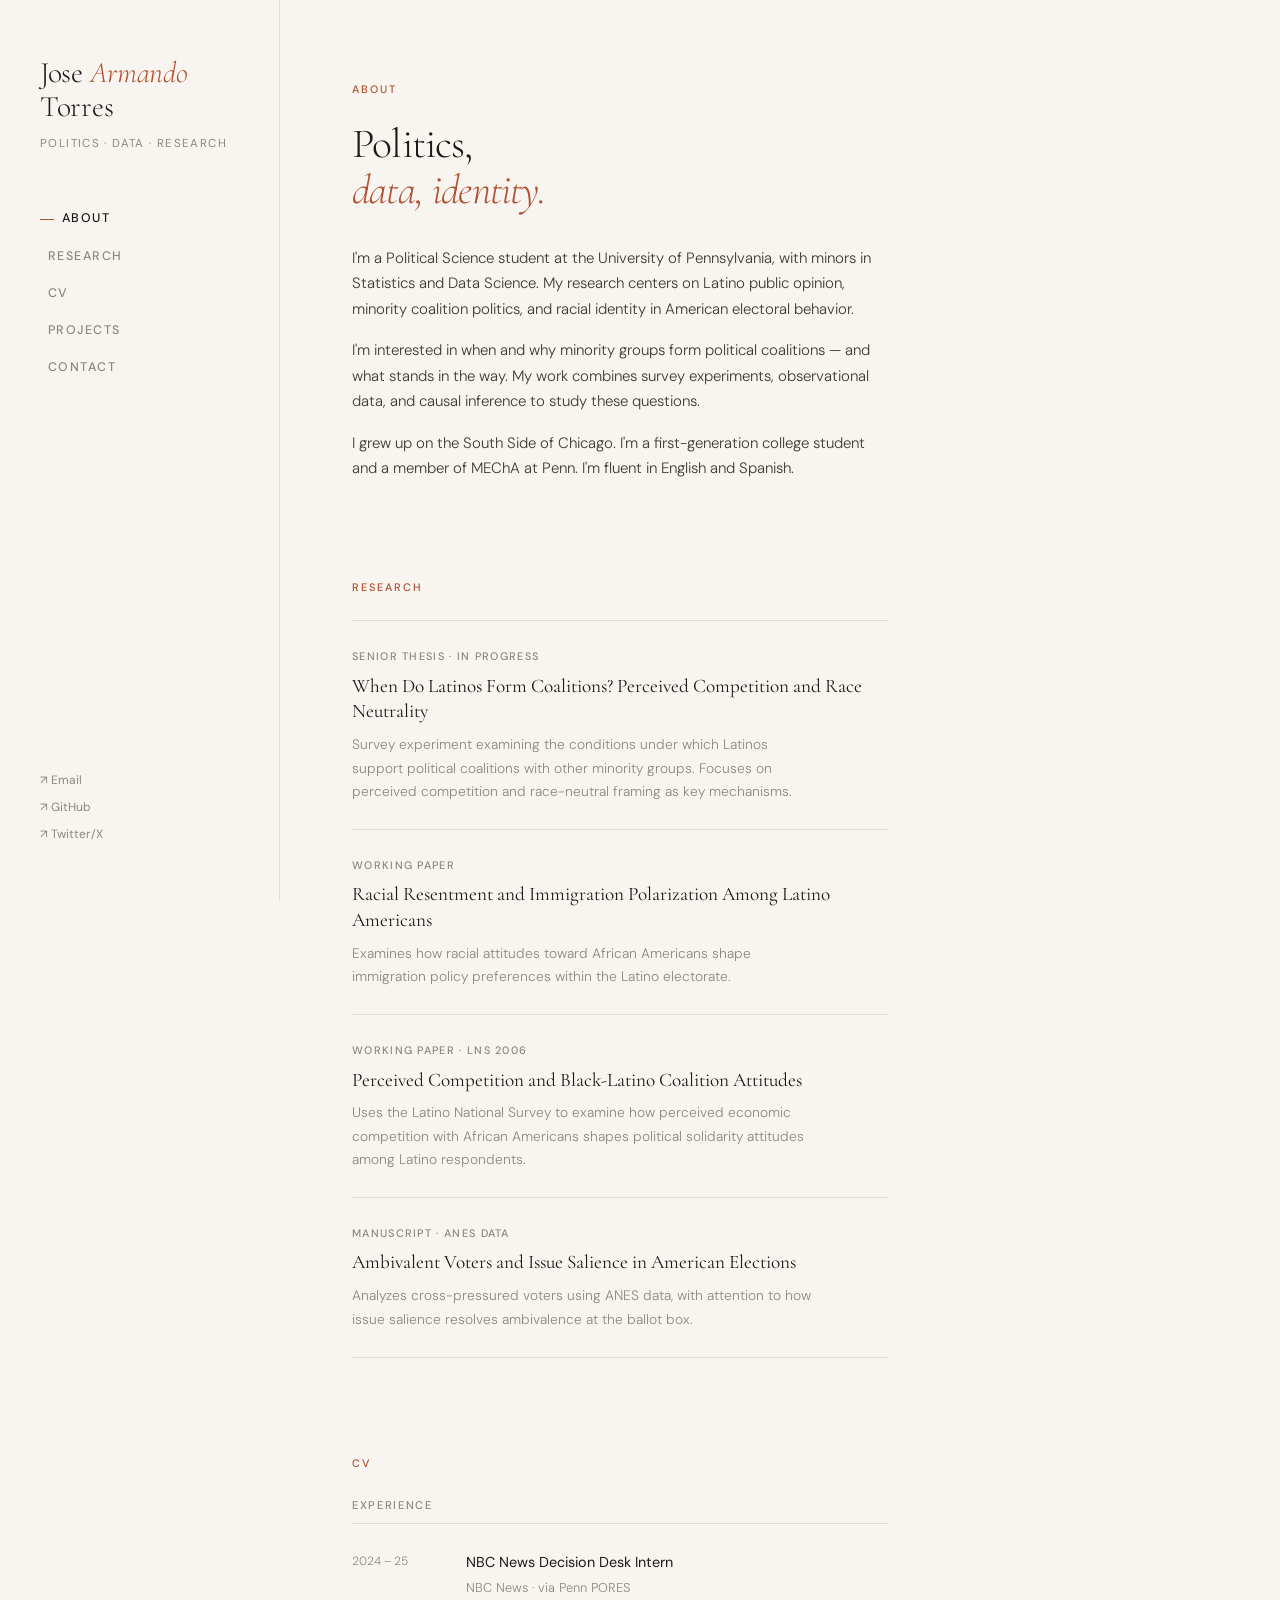
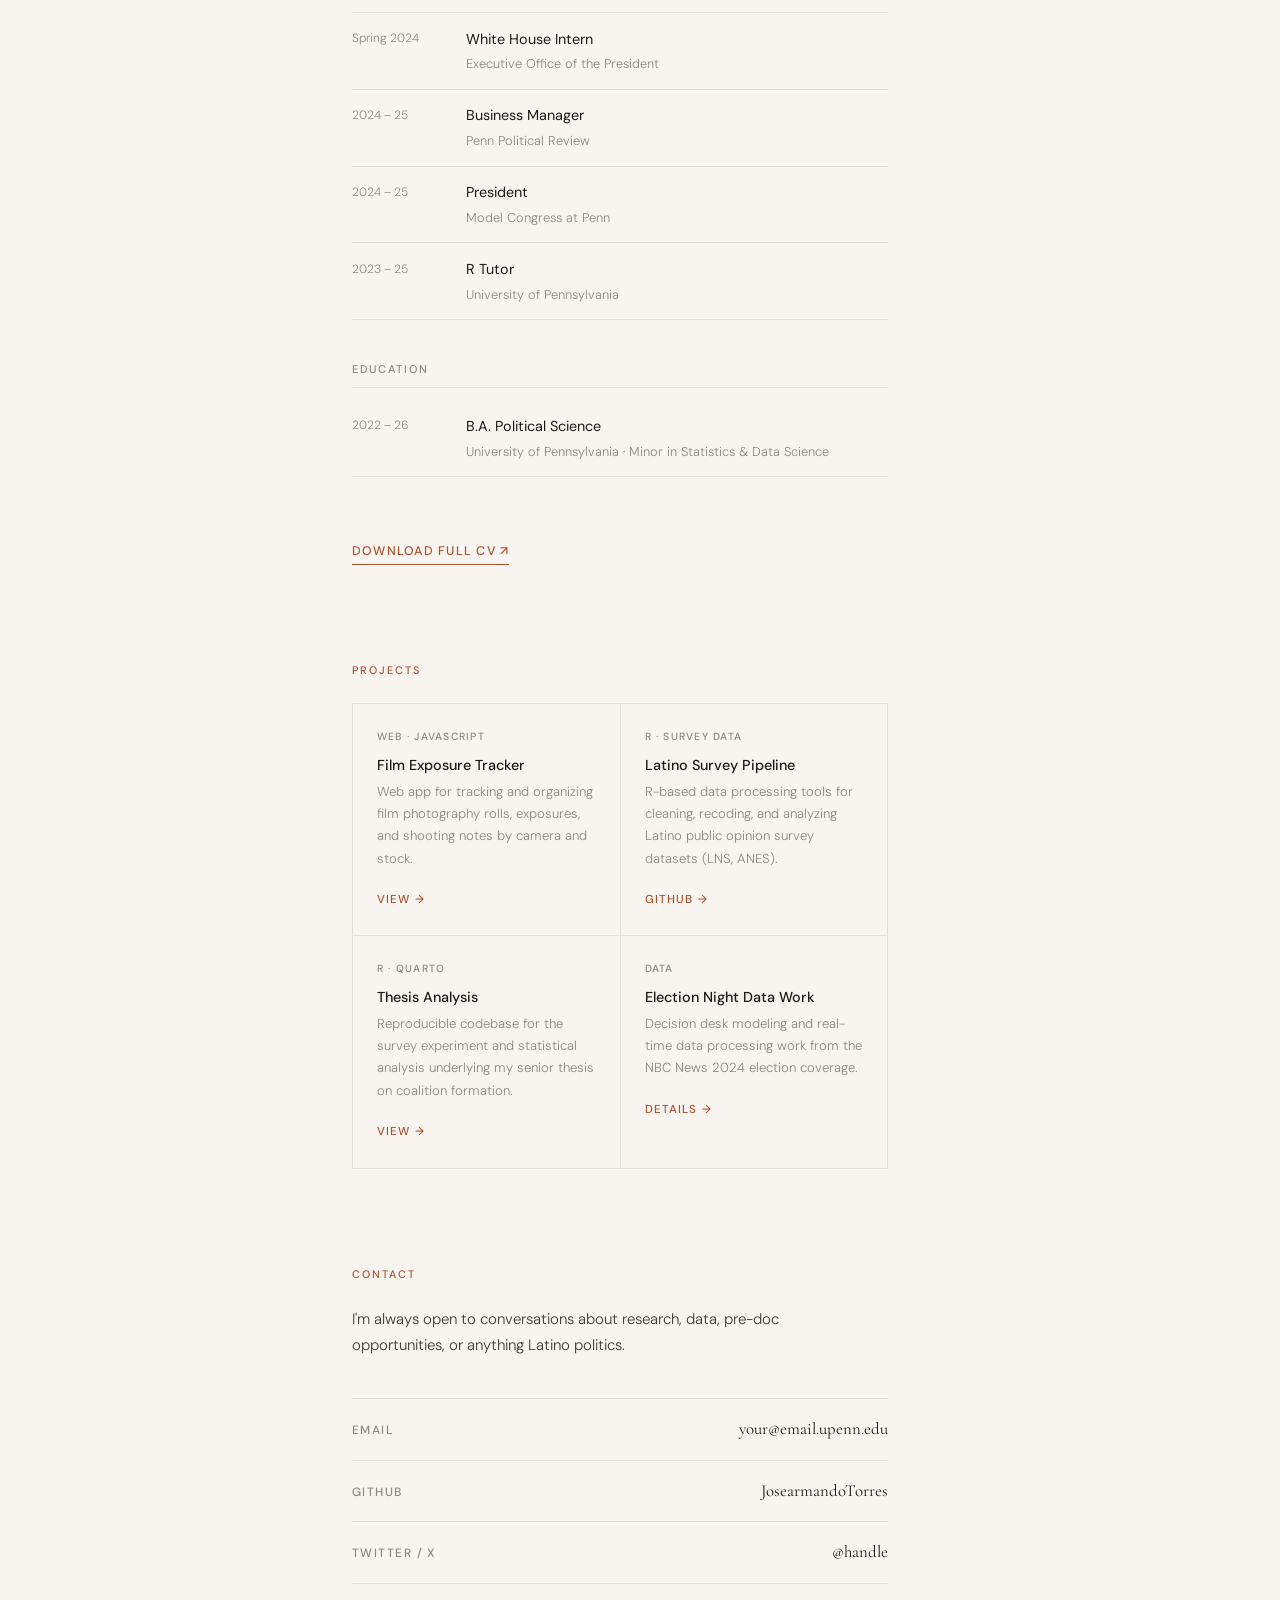
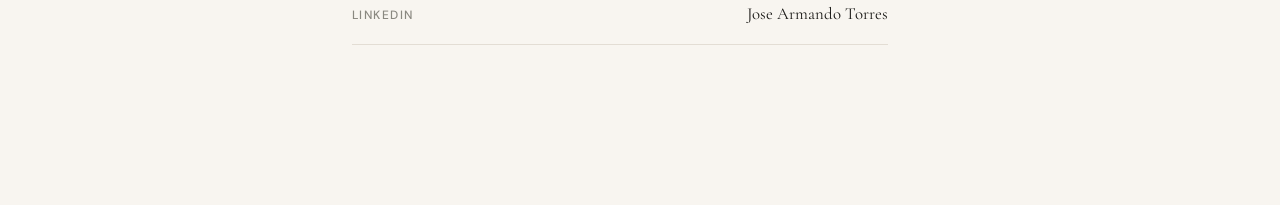
==== index.html @ b5dc4857 "Replace Jekyll template with minimal HTML site" ====
<!DOCTYPE html>
<html lang="en">
<head>
  <meta charset="UTF-8" />
  <meta name="viewport" content="width=device-width, initial-scale=1.0" />
  <title>Jose Armando Torres</title>
  <link rel="preconnect" href="https://fonts.googleapis.com" />
  <link href="https://fonts.googleapis.com/css2?family=Cormorant+Garamond:ital,wght@0,300;0,400;0,500;1,300;1,400&family=DM+Sans:opsz,wght@9..40,300;9..40,400;9..40,500&display=swap" rel="stylesheet" />

  <style>
    :root {
      --bg:       #F8F5F0;
      --text:     #1B1A17;
      --accent:   #B05030;
      --muted:    #8A8880;
      --subtle:   #3D3B36;
      --border:   #E3DDD4;
      --sidebar:  280px;
    }

    *, *::before, *::after { margin: 0; padding: 0; box-sizing: border-box; }

    html { scroll-behavior: smooth; }

    body {
      font-family: 'DM Sans', sans-serif;
      background: var(--bg);
      color: var(--text);
      font-size: 15px;
      line-height: 1.7;
      -webkit-font-smoothing: antialiased;
    }

    /* ── Sidebar ── */
    .sidebar {
      position: fixed;
      inset: 0 auto 0 0;
      width: var(--sidebar);
      height: 100vh;
      padding: 3.5rem 2.5rem;
      display: flex;
      flex-direction: column;
      border-right: 1px solid var(--border);
      background: var(--bg);
      z-index: 10;
    }

    .sidebar-name {
      font-family: 'Cormorant Garamond', serif;
      font-size: 1.85rem;
      font-weight: 300;
      line-height: 1.15;
      letter-spacing: -0.01em;
    }

    .sidebar-name em {
      font-style: italic;
      color: var(--accent);
    }

    .sidebar-tagline {
      margin-top: 0.6rem;
      font-size: 0.72rem;
      color: var(--muted);
      text-transform: uppercase;
      letter-spacing: 0.12em;
      font-weight: 400;
    }

    nav {
      margin-top: 3rem;
      display: flex;
      flex-direction: column;
      gap: 0.1rem;
    }

    nav a {
      font-size: 0.78rem;
      font-weight: 500;
      text-transform: uppercase;
      letter-spacing: 0.12em;
      color: var(--muted);
      text-decoration: none;
      padding: 0.45rem 0;
      transition: color 0.18s;
      display: flex;
      align-items: center;
      gap: 0.5rem;
    }

    nav a::before {
      content: '';
      display: inline-block;
      width: 0;
      height: 1px;
      background: var(--accent);
      transition: width 0.2s;
    }

    nav a:hover { color: var(--text); }
    nav a:hover::before { width: 14px; }
    nav a.active { color: var(--text); }
    nav a.active::before { width: 14px; }

    .sidebar-footer {
      margin-top: auto;
      display: flex;
      flex-direction: column;
      gap: 0.4rem;
    }

    .sidebar-footer a {
      font-size: 0.75rem;
      color: var(--muted);
      text-decoration: none;
      transition: color 0.18s;
      display: flex;
      align-items: center;
      gap: 0.4rem;
    }

    .sidebar-footer a:hover { color: var(--accent); }

    /* ── Main ── */
    main {
      margin-left: var(--sidebar);
      max-width: 680px;
      padding: 5rem 4.5rem 10rem;
    }

    /* ── Sections ── */
    section {
      padding-top: 6rem;
    }

    section:first-child { padding-top: 0; }

    .label {
      font-size: 0.68rem;
      font-weight: 500;
      text-transform: uppercase;
      letter-spacing: 0.18em;
      color: var(--accent);
      margin-bottom: 1.5rem;
    }

    /* ── About ── */
    #about h1 {
      font-family: 'Cormorant Garamond', serif;
      font-size: 2.6rem;
      font-weight: 300;
      line-height: 1.1;
      letter-spacing: -0.02em;
      margin-bottom: 2rem;
    }

    #about h1 span {
      display: block;
      font-style: italic;
      color: var(--accent);
    }

    .about-body p {
      color: var(--subtle);
      max-width: 54ch;
      margin-bottom: 1rem;
      font-weight: 300;
    }

    .about-body p:last-child { margin-bottom: 0; }

    /* ── Research ── */
    .research-list {
      margin-top: 0.5rem;
    }

    .research-item {
      padding: 1.6rem 0;
      border-top: 1px solid var(--border);
    }

    .research-item:last-child {
      border-bottom: 1px solid var(--border);
    }

    .research-status {
      font-size: 0.68rem;
      font-weight: 500;
      text-transform: uppercase;
      letter-spacing: 0.12em;
      color: var(--muted);
      margin-bottom: 0.5rem;
    }

    .research-title {
      font-family: 'Cormorant Garamond', serif;
      font-size: 1.2rem;
      font-weight: 400;
      line-height: 1.35;
      margin-bottom: 0.5rem;
    }

    .research-desc {
      font-size: 0.86rem;
      color: var(--muted);
      max-width: 52ch;
      font-weight: 300;
    }

    /* ── CV ── */
    .cv-section {
      margin-bottom: 2.5rem;
    }

    .cv-section-title {
      font-size: 0.7rem;
      font-weight: 500;
      text-transform: uppercase;
      letter-spacing: 0.15em;
      color: var(--muted);
      margin-bottom: 0.75rem;
      padding-bottom: 0.5rem;
      border-bottom: 1px solid var(--border);
    }

    .cv-row {
      display: grid;
      grid-template-columns: 90px 1fr;
      gap: 1.5rem;
      padding: 0.85rem 0;
      border-bottom: 1px solid var(--border);
    }

    .cv-year {
      font-size: 0.75rem;
      color: var(--muted);
      font-weight: 300;
      padding-top: 0.1rem;
    }

    .cv-role {
      font-weight: 400;
      font-size: 0.9rem;
      margin-bottom: 0.15rem;
    }

    .cv-place {
      font-size: 0.8rem;
      color: var(--muted);
      font-weight: 300;
    }

    .cv-download {
      display: inline-flex;
      align-items: center;
      gap: 0.5rem;
      margin-top: 1.5rem;
      font-size: 0.78rem;
      font-weight: 500;
      text-transform: uppercase;
      letter-spacing: 0.1em;
      color: var(--accent);
      text-decoration: none;
      border-bottom: 1px solid currentColor;
      padding-bottom: 0.1rem;
      transition: opacity 0.18s;
    }

    .cv-download:hover { opacity: 0.65; }

    /* ── Projects ── */
    .project-grid {
      display: grid;
      grid-template-columns: 1fr 1fr;
      gap: 1px;
      background: var(--border);
      border: 1px solid var(--border);
      margin-top: 0.5rem;
    }

    .project-item {
      background: var(--bg);
      padding: 1.5rem;
    }

    .project-tag {
      font-size: 0.65rem;
      font-weight: 500;
      text-transform: uppercase;
      letter-spacing: 0.12em;
      color: var(--muted);
      margin-bottom: 0.6rem;
    }

    .project-title {
      font-weight: 500;
      font-size: 0.9rem;
      margin-bottom: 0.4rem;
      line-height: 1.3;
    }

    .project-desc {
      font-size: 0.82rem;
      color: var(--muted);
      font-weight: 300;
      margin-bottom: 1rem;
    }

    .project-link {
      font-size: 0.72rem;
      font-weight: 500;
      text-transform: uppercase;
      letter-spacing: 0.1em;
      color: var(--accent);
      text-decoration: none;
      transition: opacity 0.18s;
    }

    .project-link:hover { opacity: 0.65; }

    /* ── Contact ── */
    .contact-intro {
      color: var(--subtle);
      max-width: 50ch;
      margin-bottom: 2.5rem;
      font-weight: 300;
    }

    .contact-links {
      display: flex;
      flex-direction: column;
      gap: 0;
    }

    .contact-item {
      display: flex;
      align-items: baseline;
      justify-content: space-between;
      padding: 1rem 0;
      border-top: 1px solid var(--border);
      text-decoration: none;
      color: var(--text);
      transition: color 0.18s;
    }

    .contact-item:last-child {
      border-bottom: 1px solid var(--border);
    }

    .contact-item:hover { color: var(--accent); }

    .contact-platform {
      font-size: 0.75rem;
      text-transform: uppercase;
      letter-spacing: 0.12em;
      font-weight: 500;
      color: var(--muted);
    }

    .contact-item:hover .contact-platform { color: var(--accent); }

    .contact-handle {
      font-family: 'Cormorant Garamond', serif;
      font-size: 1.05rem;
      font-weight: 400;
    }

    /* ── Scroll animations ── */
    .fade-in {
      opacity: 0;
      transform: translateY(16px);
      transition: opacity 0.5s ease, transform 0.5s ease;
    }

    .fade-in.visible {
      opacity: 1;
      transform: none;
    }

    /* ── Mobile ── */
    @media (max-width: 800px) {
      .sidebar {
        position: relative;
        width: 100%;
        height: auto;
        border-right: none;
        border-bottom: 1px solid var(--border);
        padding: 2.5rem 1.5rem 1.5rem;
      }

      nav {
        margin-top: 1.5rem;
        flex-direction: row;
        flex-wrap: wrap;
        gap: 0.2rem 1.5rem;
      }

      nav a::before { display: none; }
      nav a { padding: 0.25rem 0; }

      .sidebar-footer {
        margin-top: 1.5rem;
        flex-direction: row;
        flex-wrap: wrap;
        gap: 0.3rem 1.2rem;
      }

      main {
        margin-left: 0;
        padding: 3rem 1.5rem 6rem;
        max-width: 100%;
      }

      section { padding-top: 4rem; }

      #about h1 { font-size: 2rem; }

      .project-grid {
        grid-template-columns: 1fr;
      }

      .cv-row {
        grid-template-columns: 70px 1fr;
        gap: 1rem;
      }
    }
  </style>
</head>

<body>

  <!-- ── Sidebar ── -->
  <aside class="sidebar">
    <div>
      <div class="sidebar-name">Jose <em>Armando</em><br>Torres</div>
      <div class="sidebar-tagline">Politics · Data · Research</div>
    </div>

    <nav>
      <a href="#about">About</a>
      <a href="#research">Research</a>
      <a href="#cv">CV</a>
      <a href="#projects">Projects</a>
      <a href="#contact">Contact</a>
    </nav>

    <div class="sidebar-footer">
      <a href="mailto:your@email.upenn.edu">
        ↗ Email
      </a>
      <a href="https://github.com/JosearmandoTorres" target="_blank">
        ↗ GitHub
      </a>
      <a href="#" target="_blank">
        ↗ Twitter/X
      </a>
    </div>
  </aside>

  <!-- ── Main ── -->
  <main>

    <!-- About -->
    <section id="about">
      <div class="label">About</div>
      <h1>Politics,<span>data, identity.</span></h1>
      <div class="about-body">
        <p>
          I'm a Political Science student at the University of Pennsylvania,
          with minors in Statistics and Data Science. My research centers on
          Latino public opinion, minority coalition politics, and racial identity
          in American electoral behavior.
        </p>
        <p>
          I'm interested in when and why minority groups form political coalitions —
          and what stands in the way. My work combines survey experiments,
          observational data, and causal inference to study these questions.
        </p>
        <p>
          I grew up on the South Side of Chicago. I'm a first-generation
          college student and a member of MEChA at Penn. I'm fluent in English and Spanish.
        </p>
      </div>
    </section>

    <!-- Research -->
    <section id="research" class="fade-in">
      <div class="label">Research</div>
      <div class="research-list">

        <div class="research-item">
          <div class="research-status">Senior Thesis · In Progress</div>
          <div class="research-title">
            When Do Latinos Form Coalitions? Perceived Competition and Race Neutrality
          </div>
          <div class="research-desc">
            Survey experiment examining the conditions under which Latinos support
            political coalitions with other minority groups. Focuses on perceived
            competition and race-neutral framing as key mechanisms.
          </div>
        </div>

        <div class="research-item">
          <div class="research-status">Working Paper</div>
          <div class="research-title">
            Racial Resentment and Immigration Polarization Among Latino Americans
          </div>
          <div class="research-desc">
            Examines how racial attitudes toward African Americans shape immigration
            policy preferences within the Latino electorate.
          </div>
        </div>

        <div class="research-item">
          <div class="research-status">Working Paper · LNS 2006</div>
          <div class="research-title">
            Perceived Competition and Black-Latino Coalition Attitudes
          </div>
          <div class="research-desc">
            Uses the Latino National Survey to examine how perceived economic
            competition with African Americans shapes political solidarity attitudes
            among Latino respondents.
          </div>
        </div>

        <div class="research-item">
          <div class="research-status">Manuscript · ANES Data</div>
          <div class="research-title">
            Ambivalent Voters and Issue Salience in American Elections
          </div>
          <div class="research-desc">
            Analyzes cross-pressured voters using ANES data, with attention
            to how issue salience resolves ambivalence at the ballot box.
          </div>
        </div>

      </div>
    </section>

    <!-- CV -->
    <section id="cv" class="fade-in">
      <div class="label">CV</div>

      <div class="cv-section">
        <div class="cv-section-title">Experience</div>

        <div class="cv-row">
          <div class="cv-year">2024 – 25</div>
          <div>
            <div class="cv-role">NBC News Decision Desk Intern</div>
            <div class="cv-place">NBC News · via Penn PORES</div>
          </div>
        </div>

        <div class="cv-row">
          <div class="cv-year">Spring 2024</div>
          <div>
            <div class="cv-role">White House Intern</div>
            <div class="cv-place">Executive Office of the President</div>
          </div>
        </div>

        <div class="cv-row">
          <div class="cv-year">2024 – 25</div>
          <div>
            <div class="cv-role">Business Manager</div>
            <div class="cv-place">Penn Political Review</div>
          </div>
        </div>

        <div class="cv-row">
          <div class="cv-year">2024 – 25</div>
          <div>
            <div class="cv-role">President</div>
            <div class="cv-place">Model Congress at Penn</div>
          </div>
        </div>

        <div class="cv-row">
          <div class="cv-year">2023 – 25</div>
          <div>
            <div class="cv-role">R Tutor</div>
            <div class="cv-place">University of Pennsylvania</div>
          </div>
        </div>
      </div>

      <div class="cv-section">
        <div class="cv-section-title">Education</div>
        <div class="cv-row">
          <div class="cv-year">2022 – 26</div>
          <div>
            <div class="cv-role">B.A. Political Science</div>
            <div class="cv-place">University of Pennsylvania · Minor in Statistics & Data Science</div>
          </div>
        </div>
      </div>

      <a href="files/cv.pdf" class="cv-download">Download Full CV ↗</a>
    </section>

    <!-- Projects -->
    <section id="projects" class="fade-in">
      <div class="label">Projects</div>
      <div class="project-grid">

        <div class="project-item">
          <div class="project-tag">Web · JavaScript</div>
          <div class="project-title">Film Exposure Tracker</div>
          <div class="project-desc">
            Web app for tracking and organizing film photography rolls,
            exposures, and shooting notes by camera and stock.
          </div>
          <a href="#" class="project-link">View →</a>
        </div>

        <div class="project-item">
          <div class="project-tag">R · Survey Data</div>
          <div class="project-title">Latino Survey Pipeline</div>
          <div class="project-desc">
            R-based data processing tools for cleaning, recoding, and
            analyzing Latino public opinion survey datasets (LNS, ANES).
          </div>
          <a href="https://github.com/JosearmandoTorres" class="project-link">GitHub →</a>
        </div>

        <div class="project-item">
          <div class="project-tag">R · Quarto</div>
          <div class="project-title">Thesis Analysis</div>
          <div class="project-desc">
            Reproducible codebase for the survey experiment and statistical
            analysis underlying my senior thesis on coalition formation.
          </div>
          <a href="#" class="project-link">View →</a>
        </div>

        <div class="project-item">
          <div class="project-tag">Data</div>
          <div class="project-title">Election Night Data Work</div>
          <div class="project-desc">
            Decision desk modeling and real-time data processing work
            from the NBC News 2024 election coverage.
          </div>
          <a href="#" class="project-link">Details →</a>
        </div>

      </div>
    </section>

    <!-- Contact -->
    <section id="contact" class="fade-in">
      <div class="label">Contact</div>
      <p class="contact-intro">
        I'm always open to conversations about research, data, pre-doc
        opportunities, or anything Latino politics.
      </p>
      <div class="contact-links">
        <a href="mailto:your@email.upenn.edu" class="contact-item">
          <span class="contact-platform">Email</span>
          <span class="contact-handle">your@email.upenn.edu</span>
        </a>
        <a href="https://github.com/JosearmandoTorres" target="_blank" class="contact-item">
          <span class="contact-platform">GitHub</span>
          <span class="contact-handle">JosearmandoTorres</span>
        </a>
        <a href="#" target="_blank" class="contact-item">
          <span class="contact-platform">Twitter / X</span>
          <span class="contact-handle">@handle</span>
        </a>
        <a href="https://www.linkedin.com/in/" target="_blank" class="contact-item">
          <span class="contact-platform">LinkedIn</span>
          <span class="contact-handle">Jose Armando Torres</span>
        </a>
      </div>
    </section>

  </main>

  <script>
    // Active nav link on scroll
    const sections = document.querySelectorAll('section[id]');
    const navLinks = document.querySelectorAll('nav a');

    const observer = new IntersectionObserver((entries) => {
      entries.forEach(entry => {
        if (entry.isIntersecting) {
          navLinks.forEach(a => a.classList.remove('active'));
          const active = document.querySelector(`nav a[href="#${entry.target.id}"]`);
          if (active) active.classList.add('active');
        }
      });
    }, { rootMargin: '-40% 0px -55% 0px' });

    sections.forEach(s => observer.observe(s));

    // Fade-in on scroll
    const fadeEls = document.querySelectorAll('.fade-in');
    const fadeObserver = new IntersectionObserver((entries) => {
      entries.forEach(entry => {
        if (entry.isIntersecting) {
          entry.target.classList.add('visible');
          fadeObserver.unobserve(entry.target);
        }
      });
    }, { threshold: 0.08 });

    fadeEls.forEach(el => fadeObserver.observe(el));
  </script>

</body>
</html>
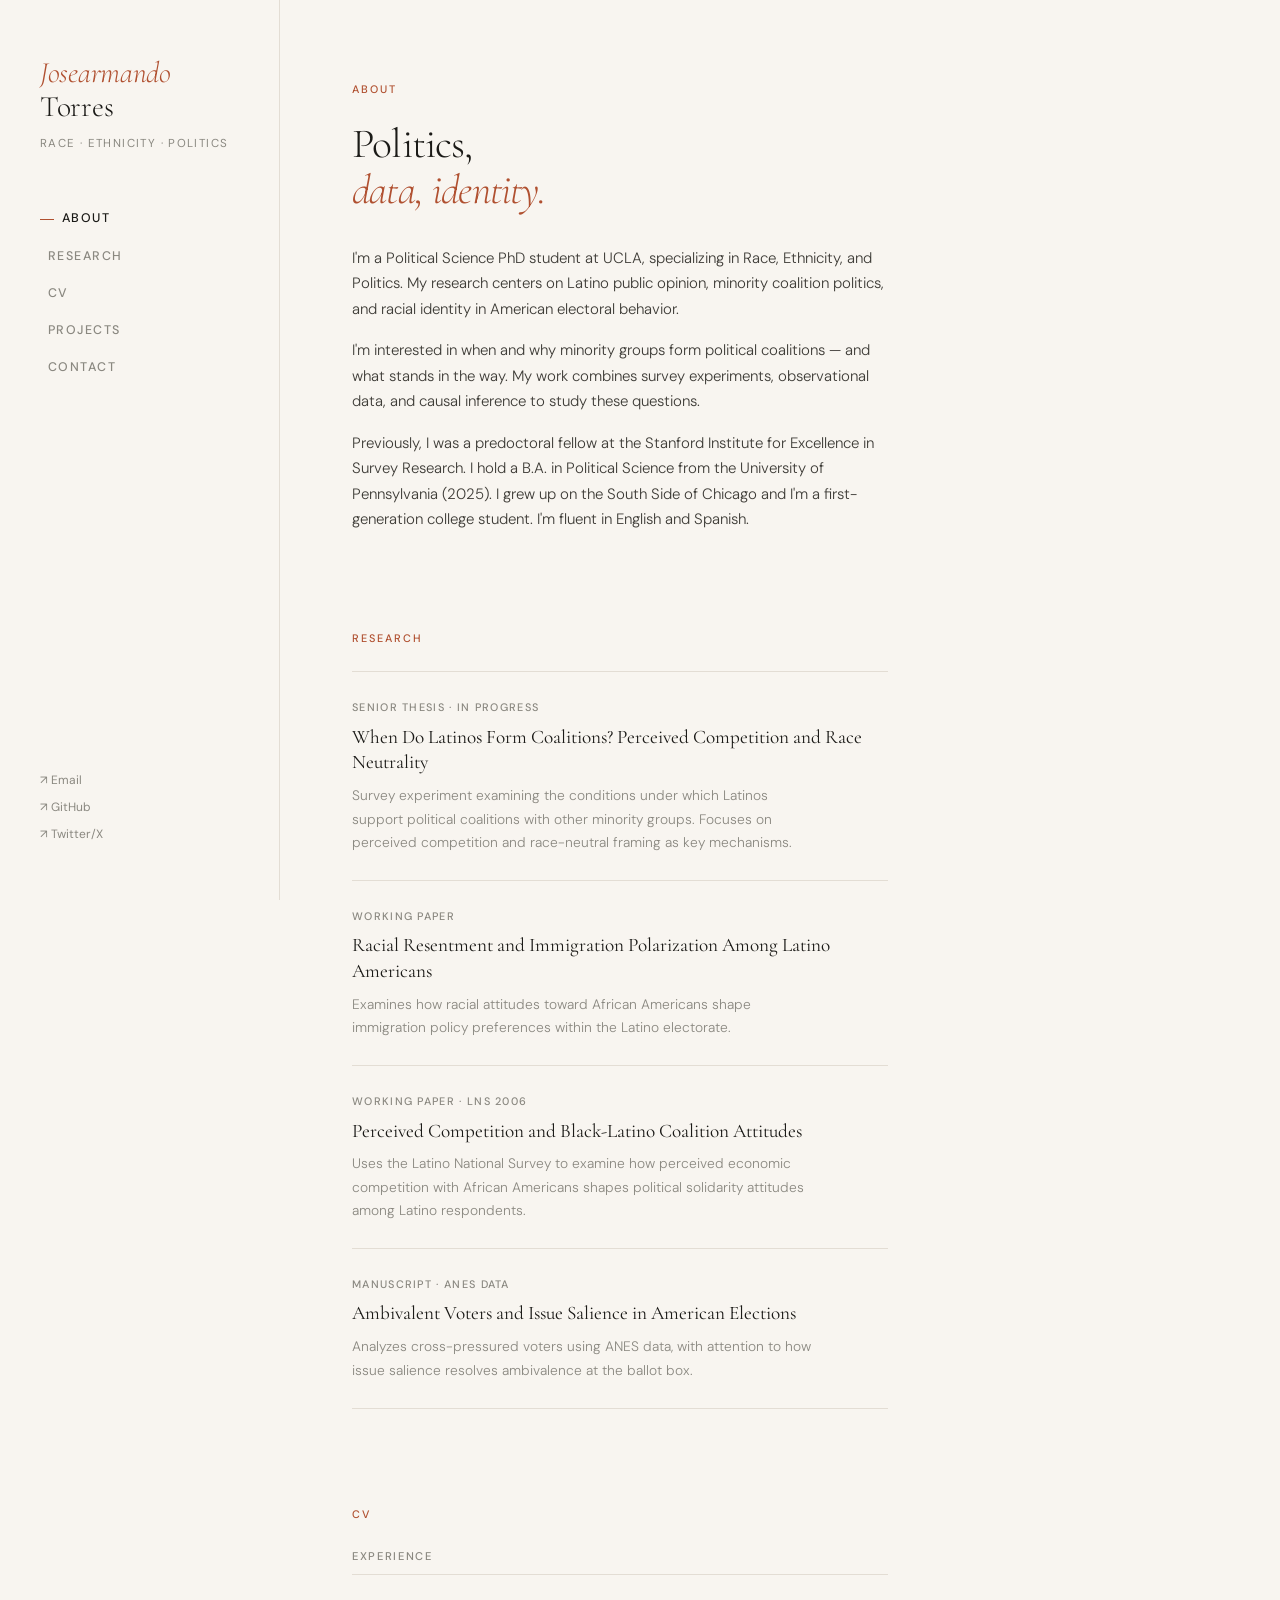
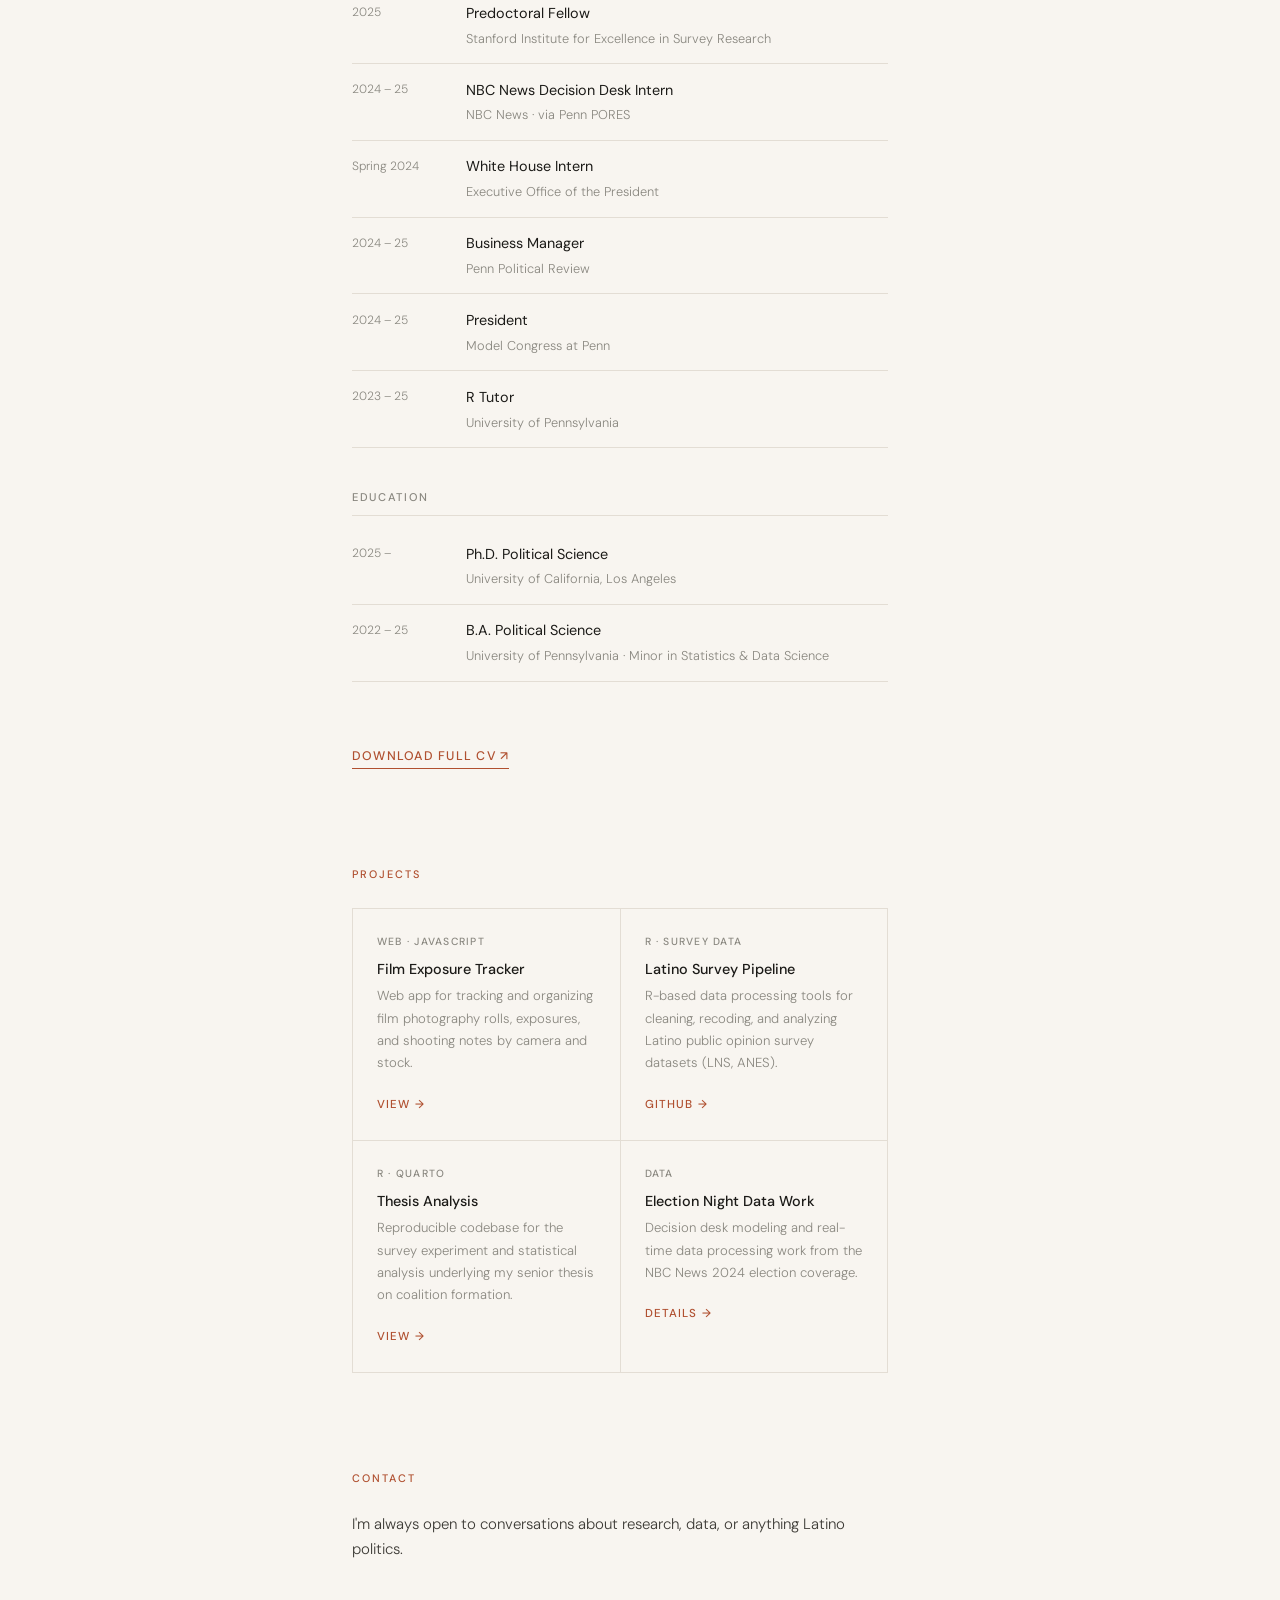
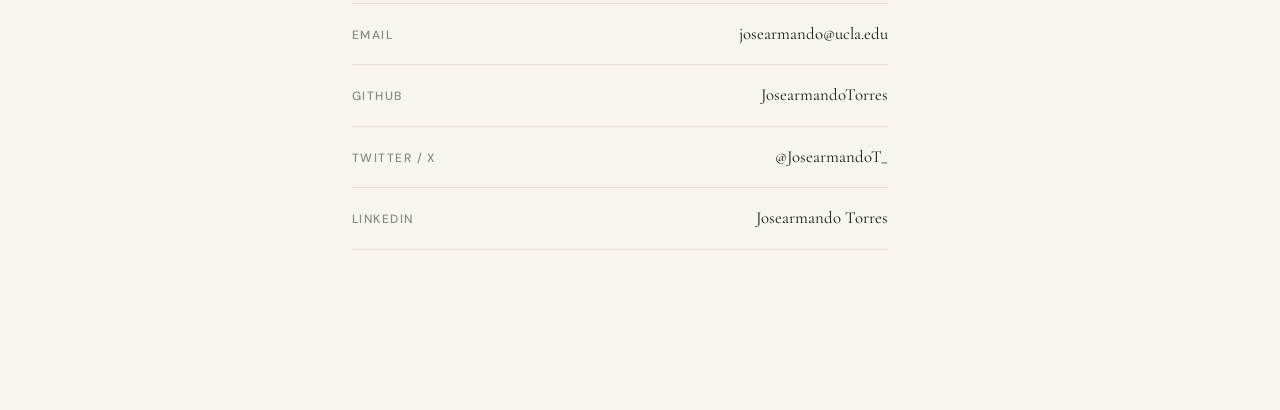
==== commit 18715a08: "Update personal info and bio for UCLA PhD" ====
--- a/index.html
+++ b/index.html
@@ -3,7 +3,7 @@
 <head>
   <meta charset="UTF-8" />
   <meta name="viewport" content="width=device-width, initial-scale=1.0" />
-  <title>Jose Armando Torres</title>
+  <title>Josearmando Torres</title>
   <link rel="preconnect" href="https://fonts.googleapis.com" />
   <link href="https://fonts.googleapis.com/css2?family=Cormorant+Garamond:ital,wght@0,300;0,400;0,500;1,300;1,400&family=DM+Sans:opsz,wght@9..40,300;9..40,400;9..40,500&display=swap" rel="stylesheet" />
 
@@ -432,8 +432,8 @@
   <!-- ── Sidebar ── -->
   <aside class="sidebar">
     <div>
-      <div class="sidebar-name">Jose <em>Armando</em><br>Torres</div>
-      <div class="sidebar-tagline">Politics · Data · Research</div>
+      <div class="sidebar-name"><em>Josearmando</em><br>Torres</div>
+      <div class="sidebar-tagline">Race · Ethnicity · Politics</div>
     </div>
 
     <nav>
@@ -445,13 +445,13 @@
     </nav>
 
     <div class="sidebar-footer">
-      <a href="mailto:your@email.upenn.edu">
+      <a href="mailto:josearmando@ucla.edu">
         ↗ Email
       </a>
       <a href="https://github.com/JosearmandoTorres" target="_blank">
         ↗ GitHub
       </a>
-      <a href="#" target="_blank">
+      <a href="https://x.com/JosearmandoT_" target="_blank">
         ↗ Twitter/X
       </a>
     </div>
@@ -466,10 +466,10 @@
       <h1>Politics,<span>data, identity.</span></h1>
       <div class="about-body">
         <p>
-          I'm a Political Science student at the University of Pennsylvania,
-          with minors in Statistics and Data Science. My research centers on
-          Latino public opinion, minority coalition politics, and racial identity
-          in American electoral behavior.
+          I'm a Political Science PhD student at UCLA, specializing in
+          Race, Ethnicity, and Politics. My research centers on Latino public
+          opinion, minority coalition politics, and racial identity in American
+          electoral behavior.
         </p>
         <p>
           I'm interested in when and why minority groups form political coalitions —
@@ -477,8 +477,11 @@
           observational data, and causal inference to study these questions.
         </p>
         <p>
-          I grew up on the South Side of Chicago. I'm a first-generation
-          college student and a member of MEChA at Penn. I'm fluent in English and Spanish.
+          Previously, I was a predoctoral fellow at the Stanford Institute for
+          Excellence in Survey Research. I hold a B.A. in Political Science from
+          the University of Pennsylvania (2025). I grew up on the South Side of
+          Chicago and I'm a first-generation college student. I'm fluent in
+          English and Spanish.
         </p>
       </div>
     </section>
@@ -543,6 +546,14 @@
 
       <div class="cv-section">
         <div class="cv-section-title">Experience</div>
+
+        <div class="cv-row">
+          <div class="cv-year">2025</div>
+          <div>
+            <div class="cv-role">Predoctoral Fellow</div>
+            <div class="cv-place">Stanford Institute for Excellence in Survey Research</div>
+          </div>
+        </div>
 
         <div class="cv-row">
           <div class="cv-year">2024 – 25</div>
@@ -588,7 +599,14 @@
       <div class="cv-section">
         <div class="cv-section-title">Education</div>
         <div class="cv-row">
-          <div class="cv-year">2022 – 26</div>
+          <div class="cv-year">2025 –</div>
+          <div>
+            <div class="cv-role">Ph.D. Political Science</div>
+            <div class="cv-place">University of California, Los Angeles</div>
+          </div>
+        </div>
+        <div class="cv-row">
+          <div class="cv-year">2022 – 25</div>
           <div>
             <div class="cv-role">B.A. Political Science</div>
             <div class="cv-place">University of Pennsylvania · Minor in Statistics & Data Science</div>
@@ -651,25 +669,25 @@
     <section id="contact" class="fade-in">
       <div class="label">Contact</div>
       <p class="contact-intro">
-        I'm always open to conversations about research, data, pre-doc
-        opportunities, or anything Latino politics.
+        I'm always open to conversations about research, data,
+        or anything Latino politics.
       </p>
       <div class="contact-links">
-        <a href="mailto:your@email.upenn.edu" class="contact-item">
+        <a href="mailto:josearmando@ucla.edu" class="contact-item">
           <span class="contact-platform">Email</span>
-          <span class="contact-handle">your@email.upenn.edu</span>
+          <span class="contact-handle">josearmando@ucla.edu</span>
         </a>
         <a href="https://github.com/JosearmandoTorres" target="_blank" class="contact-item">
           <span class="contact-platform">GitHub</span>
           <span class="contact-handle">JosearmandoTorres</span>
         </a>
-        <a href="#" target="_blank" class="contact-item">
+        <a href="https://x.com/JosearmandoT_" target="_blank" class="contact-item">
           <span class="contact-platform">Twitter / X</span>
-          <span class="contact-handle">@handle</span>
+          <span class="contact-handle">@JosearmandoT_</span>
         </a>
-        <a href="https://www.linkedin.com/in/" target="_blank" class="contact-item">
+        <a href="https://www.linkedin.com/in/josearmando-torres/" target="_blank" class="contact-item">
           <span class="contact-platform">LinkedIn</span>
-          <span class="contact-handle">Jose Armando Torres</span>
+          <span class="contact-handle">Josearmando Torres</span>
         </a>
       </div>
     </section>
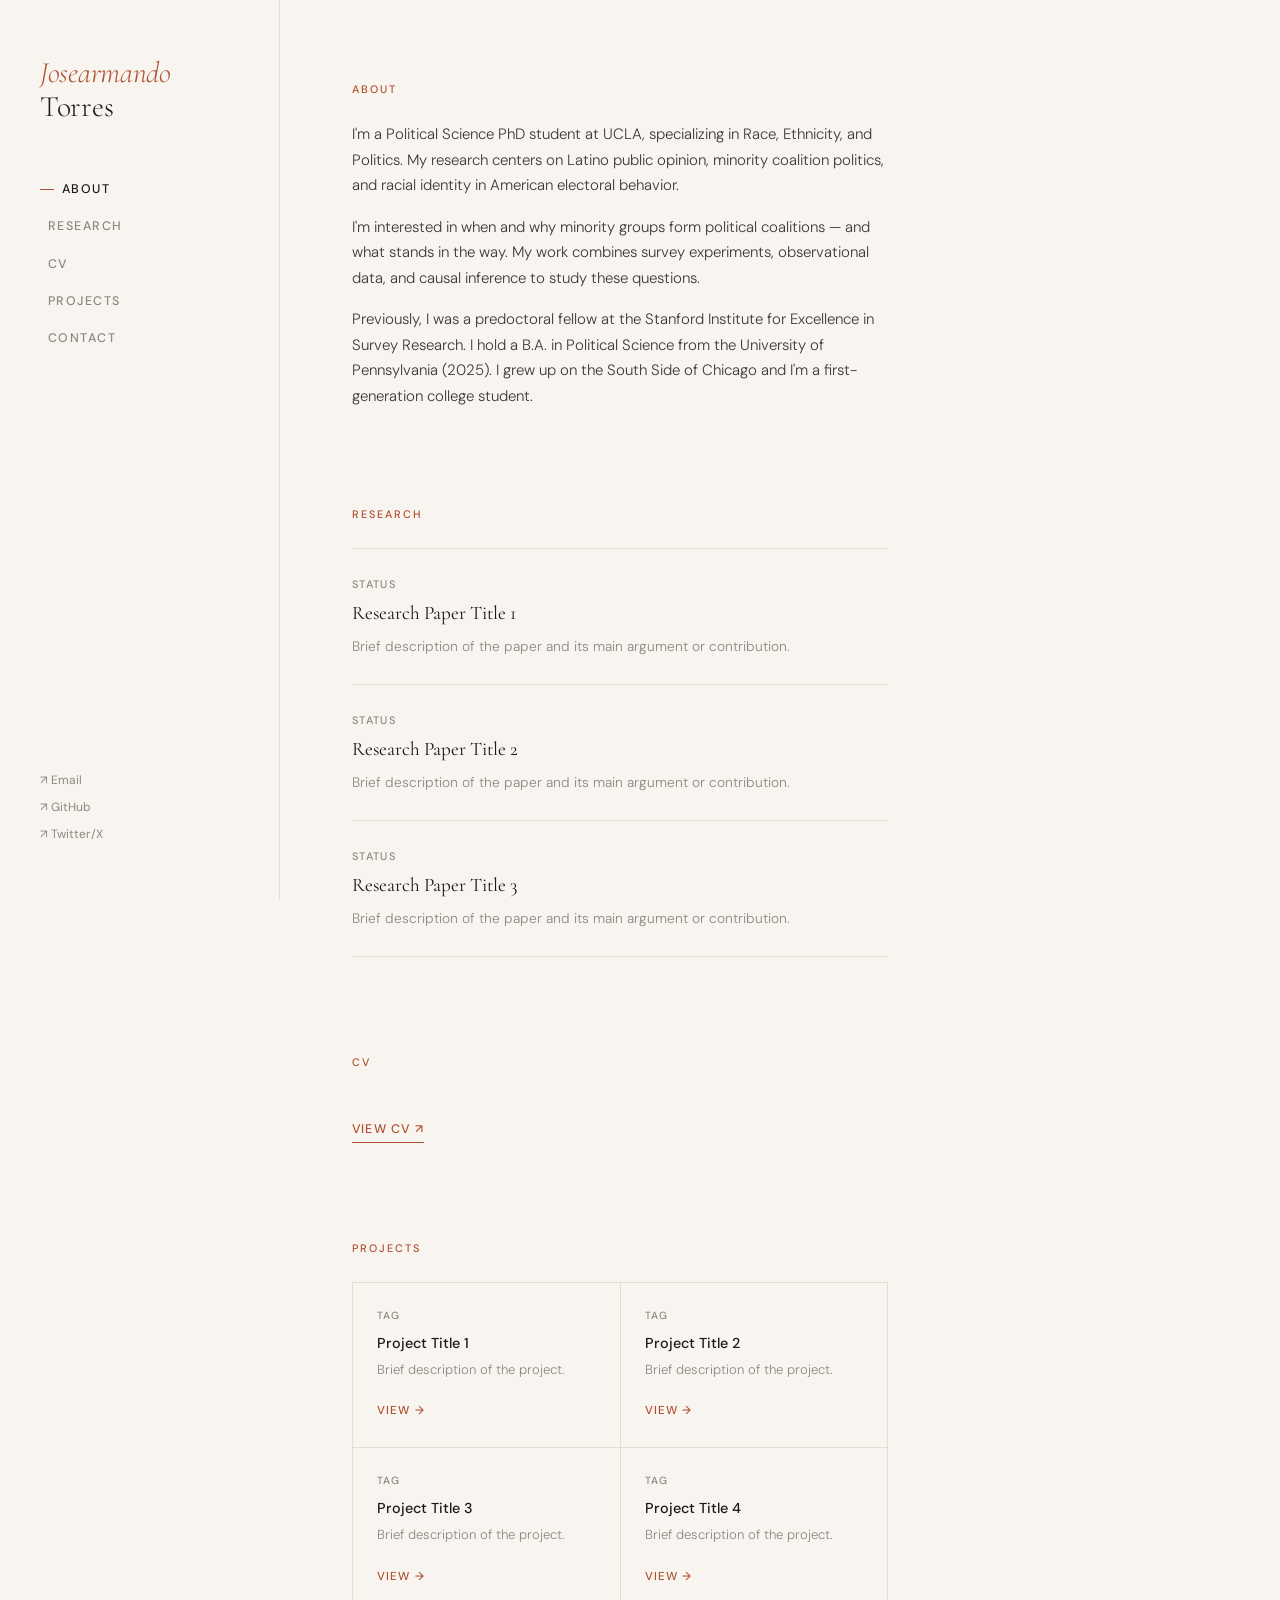
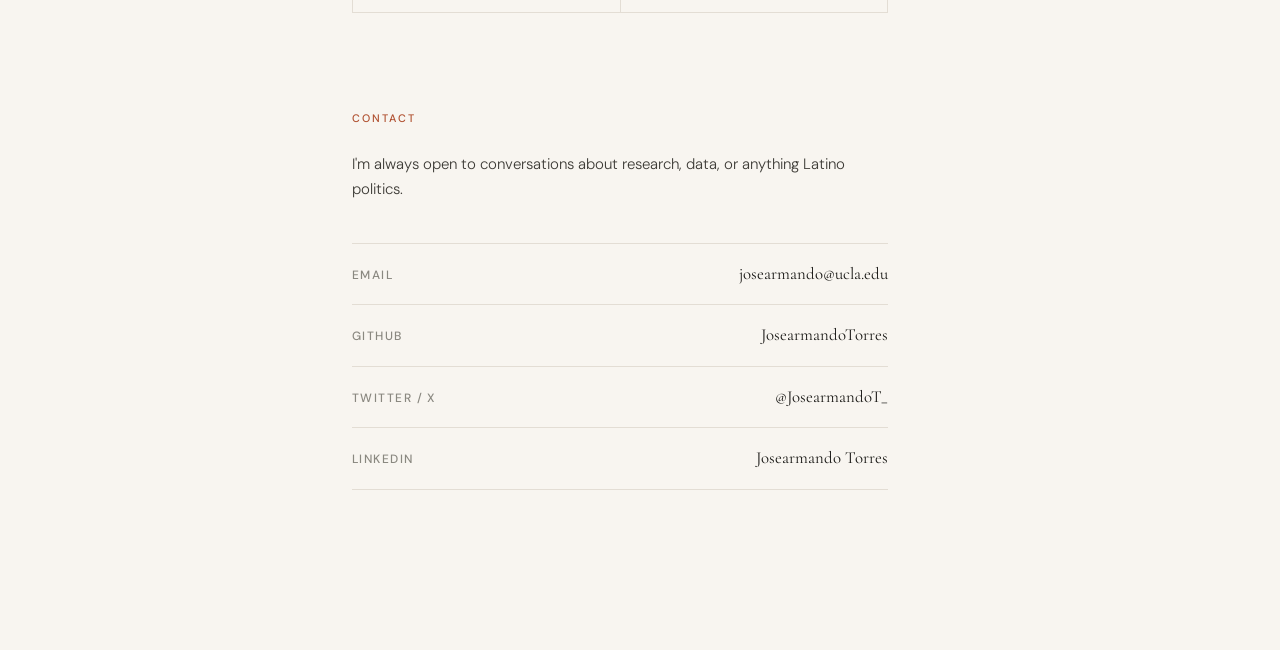
==== commit 64147b1b: "Clean up site, add CV PDF, placeholder research/projects" ====
--- a/index.html
+++ b/index.html
@@ -433,7 +433,6 @@
   <aside class="sidebar">
     <div>
       <div class="sidebar-name"><em>Josearmando</em><br>Torres</div>
-      <div class="sidebar-tagline">Race · Ethnicity · Politics</div>
     </div>
 
     <nav>
@@ -463,7 +462,6 @@
     <!-- About -->
     <section id="about">
       <div class="label">About</div>
-      <h1>Politics,<span>data, identity.</span></h1>
       <div class="about-body">
         <p>
           I'm a Political Science PhD student at UCLA, specializing in
@@ -480,8 +478,7 @@
           Previously, I was a predoctoral fellow at the Stanford Institute for
           Excellence in Survey Research. I hold a B.A. in Political Science from
           the University of Pennsylvania (2025). I grew up on the South Side of
-          Chicago and I'm a first-generation college student. I'm fluent in
-          English and Spanish.
+          Chicago and I'm a first-generation college student.
         </p>
       </div>
     </section>
@@ -492,49 +489,21 @@
       <div class="research-list">
 
         <div class="research-item">
-          <div class="research-status">Senior Thesis · In Progress</div>
-          <div class="research-title">
-            When Do Latinos Form Coalitions? Perceived Competition and Race Neutrality
-          </div>
-          <div class="research-desc">
-            Survey experiment examining the conditions under which Latinos support
-            political coalitions with other minority groups. Focuses on perceived
-            competition and race-neutral framing as key mechanisms.
-          </div>
+          <div class="research-status">Status</div>
+          <div class="research-title">Research Paper Title 1</div>
+          <div class="research-desc">Brief description of the paper and its main argument or contribution.</div>
         </div>
 
         <div class="research-item">
-          <div class="research-status">Working Paper</div>
-          <div class="research-title">
-            Racial Resentment and Immigration Polarization Among Latino Americans
-          </div>
-          <div class="research-desc">
-            Examines how racial attitudes toward African Americans shape immigration
-            policy preferences within the Latino electorate.
-          </div>
+          <div class="research-status">Status</div>
+          <div class="research-title">Research Paper Title 2</div>
+          <div class="research-desc">Brief description of the paper and its main argument or contribution.</div>
         </div>
 
         <div class="research-item">
-          <div class="research-status">Working Paper · LNS 2006</div>
-          <div class="research-title">
-            Perceived Competition and Black-Latino Coalition Attitudes
-          </div>
-          <div class="research-desc">
-            Uses the Latino National Survey to examine how perceived economic
-            competition with African Americans shapes political solidarity attitudes
-            among Latino respondents.
-          </div>
-        </div>
-
-        <div class="research-item">
-          <div class="research-status">Manuscript · ANES Data</div>
-          <div class="research-title">
-            Ambivalent Voters and Issue Salience in American Elections
-          </div>
-          <div class="research-desc">
-            Analyzes cross-pressured voters using ANES data, with attention
-            to how issue salience resolves ambivalence at the ballot box.
-          </div>
+          <div class="research-status">Status</div>
+          <div class="research-title">Research Paper Title 3</div>
+          <div class="research-desc">Brief description of the paper and its main argument or contribution.</div>
         </div>
 
       </div>
@@ -543,78 +512,7 @@
     <!-- CV -->
     <section id="cv" class="fade-in">
       <div class="label">CV</div>
-
-      <div class="cv-section">
-        <div class="cv-section-title">Experience</div>
-
-        <div class="cv-row">
-          <div class="cv-year">2025</div>
-          <div>
-            <div class="cv-role">Predoctoral Fellow</div>
-            <div class="cv-place">Stanford Institute for Excellence in Survey Research</div>
-          </div>
-        </div>
-
-        <div class="cv-row">
-          <div class="cv-year">2024 – 25</div>
-          <div>
-            <div class="cv-role">NBC News Decision Desk Intern</div>
-            <div class="cv-place">NBC News · via Penn PORES</div>
-          </div>
-        </div>
-
-        <div class="cv-row">
-          <div class="cv-year">Spring 2024</div>
-          <div>
-            <div class="cv-role">White House Intern</div>
-            <div class="cv-place">Executive Office of the President</div>
-          </div>
-        </div>
-
-        <div class="cv-row">
-          <div class="cv-year">2024 – 25</div>
-          <div>
-            <div class="cv-role">Business Manager</div>
-            <div class="cv-place">Penn Political Review</div>
-          </div>
-        </div>
-
-        <div class="cv-row">
-          <div class="cv-year">2024 – 25</div>
-          <div>
-            <div class="cv-role">President</div>
-            <div class="cv-place">Model Congress at Penn</div>
-          </div>
-        </div>
-
-        <div class="cv-row">
-          <div class="cv-year">2023 – 25</div>
-          <div>
-            <div class="cv-role">R Tutor</div>
-            <div class="cv-place">University of Pennsylvania</div>
-          </div>
-        </div>
-      </div>
-
-      <div class="cv-section">
-        <div class="cv-section-title">Education</div>
-        <div class="cv-row">
-          <div class="cv-year">2025 –</div>
-          <div>
-            <div class="cv-role">Ph.D. Political Science</div>
-            <div class="cv-place">University of California, Los Angeles</div>
-          </div>
-        </div>
-        <div class="cv-row">
-          <div class="cv-year">2022 – 25</div>
-          <div>
-            <div class="cv-role">B.A. Political Science</div>
-            <div class="cv-place">University of Pennsylvania · Minor in Statistics & Data Science</div>
-          </div>
-        </div>
-      </div>
-
-      <a href="files/cv.pdf" class="cv-download">Download Full CV ↗</a>
+      <a href="files/CVJosearmandoTorres.pdf" target="_blank" class="cv-download">View CV ↗</a>
     </section>
 
     <!-- Projects -->
@@ -623,43 +521,31 @@
       <div class="project-grid">
 
         <div class="project-item">
-          <div class="project-tag">Web · JavaScript</div>
-          <div class="project-title">Film Exposure Tracker</div>
-          <div class="project-desc">
-            Web app for tracking and organizing film photography rolls,
-            exposures, and shooting notes by camera and stock.
-          </div>
+          <div class="project-tag">Tag</div>
+          <div class="project-title">Project Title 1</div>
+          <div class="project-desc">Brief description of the project.</div>
           <a href="#" class="project-link">View →</a>
         </div>
 
         <div class="project-item">
-          <div class="project-tag">R · Survey Data</div>
-          <div class="project-title">Latino Survey Pipeline</div>
-          <div class="project-desc">
-            R-based data processing tools for cleaning, recoding, and
-            analyzing Latino public opinion survey datasets (LNS, ANES).
-          </div>
-          <a href="https://github.com/JosearmandoTorres" class="project-link">GitHub →</a>
-        </div>
-
-        <div class="project-item">
-          <div class="project-tag">R · Quarto</div>
-          <div class="project-title">Thesis Analysis</div>
-          <div class="project-desc">
-            Reproducible codebase for the survey experiment and statistical
-            analysis underlying my senior thesis on coalition formation.
-          </div>
+          <div class="project-tag">Tag</div>
+          <div class="project-title">Project Title 2</div>
+          <div class="project-desc">Brief description of the project.</div>
           <a href="#" class="project-link">View →</a>
         </div>
 
         <div class="project-item">
-          <div class="project-tag">Data</div>
-          <div class="project-title">Election Night Data Work</div>
-          <div class="project-desc">
-            Decision desk modeling and real-time data processing work
-            from the NBC News 2024 election coverage.
-          </div>
-          <a href="#" class="project-link">Details →</a>
+          <div class="project-tag">Tag</div>
+          <div class="project-title">Project Title 3</div>
+          <div class="project-desc">Brief description of the project.</div>
+          <a href="#" class="project-link">View →</a>
+        </div>
+
+        <div class="project-item">
+          <div class="project-tag">Tag</div>
+          <div class="project-title">Project Title 4</div>
+          <div class="project-desc">Brief description of the project.</div>
+          <a href="#" class="project-link">View →</a>
         </div>
 
       </div>
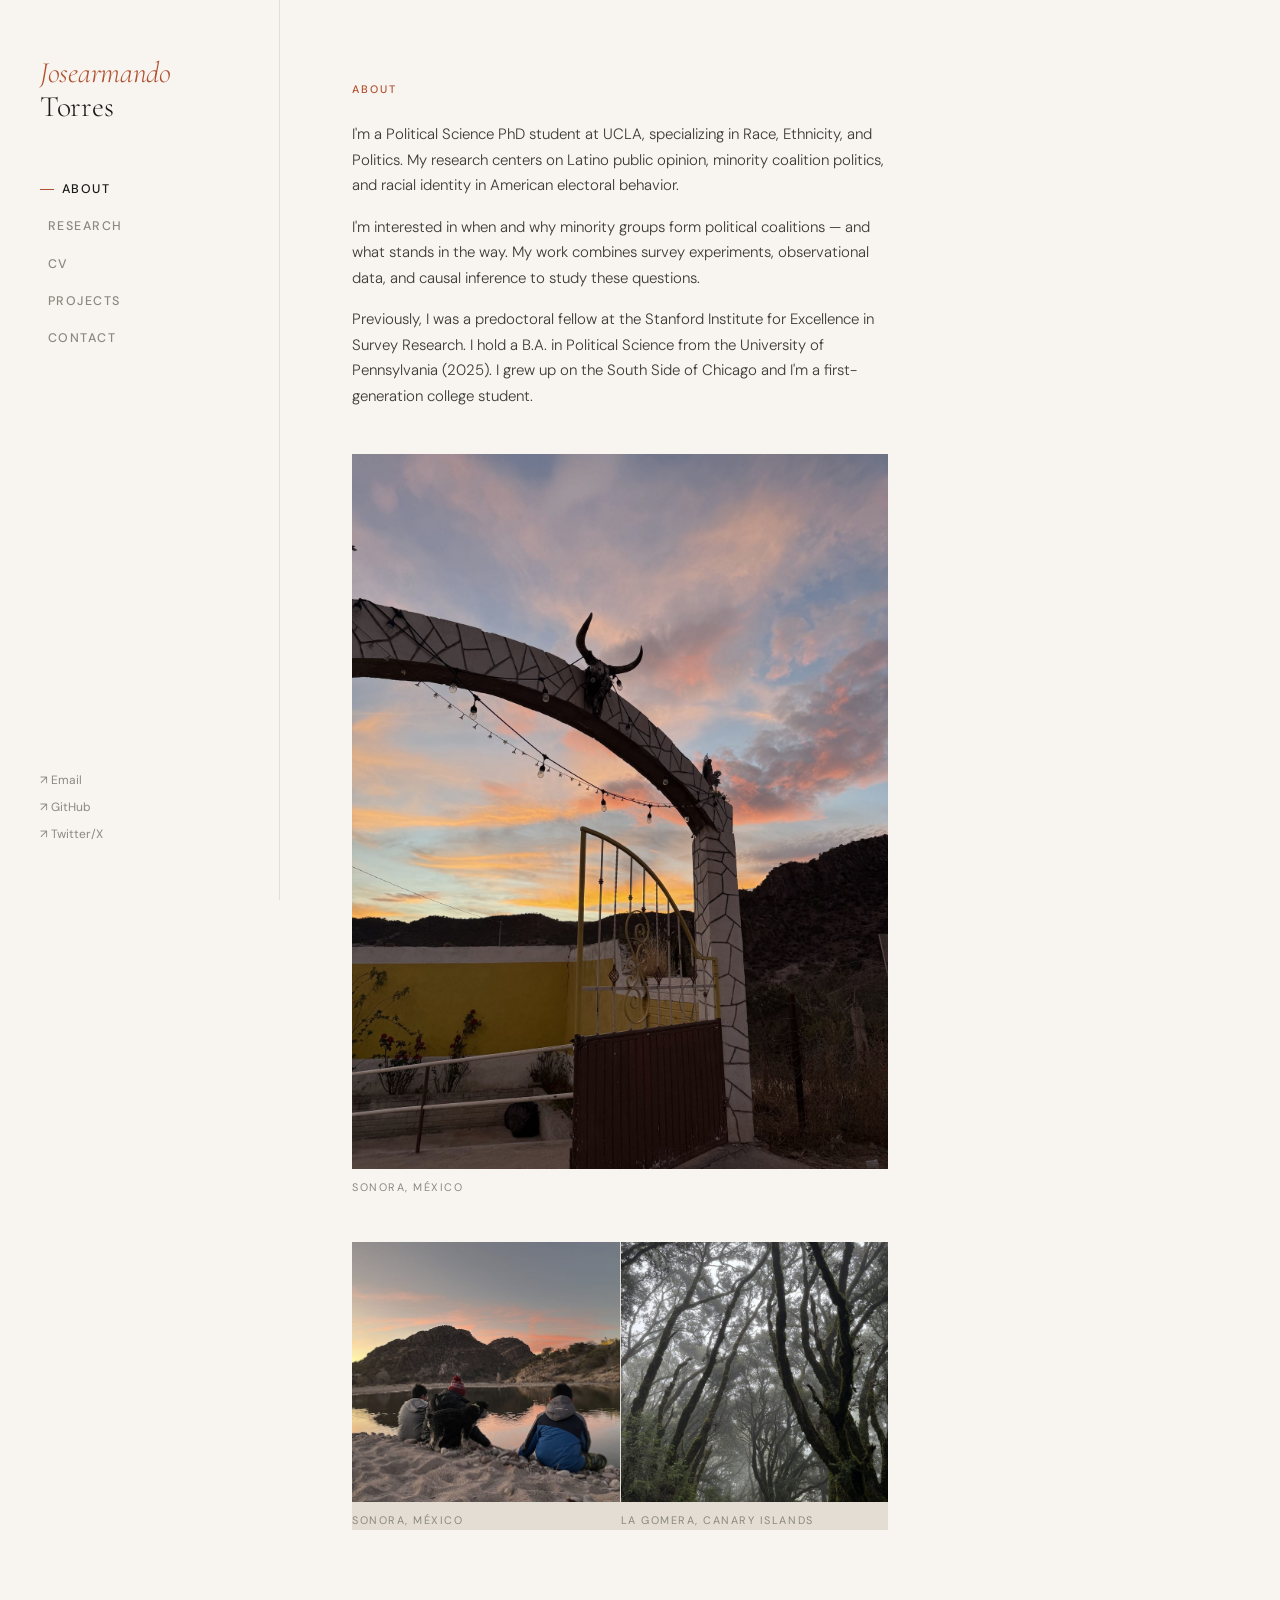
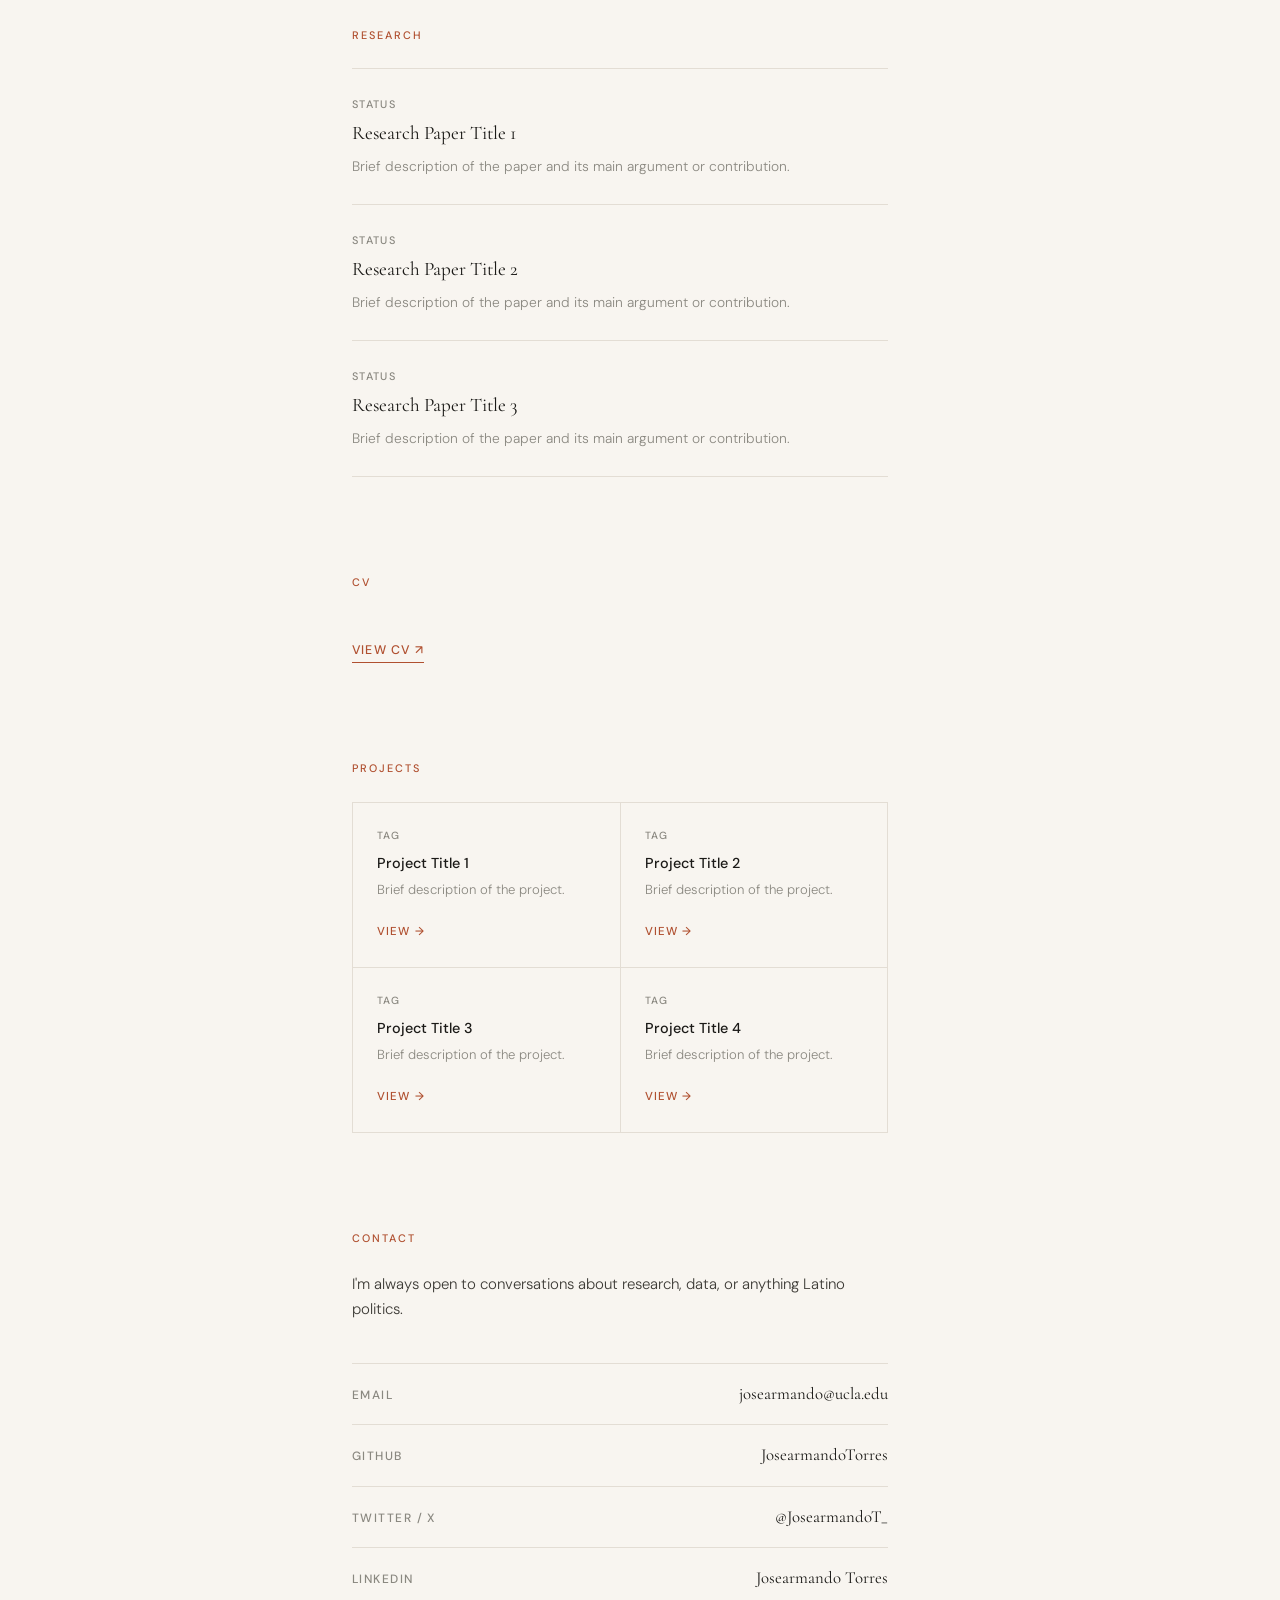
==== commit 75e8d316: "Add photos to about section" ====
--- a/index.html
+++ b/index.html
@@ -363,6 +363,51 @@
       font-family: 'Cormorant Garamond', serif;
       font-size: 1.05rem;
       font-weight: 400;
+    }
+
+    /* ── Photos ── */
+    .photo-block {
+      margin-top: 2.8rem;
+    }
+
+    .photo-block img {
+      width: 100%;
+      display: block;
+      filter: saturate(0.92);
+    }
+
+    .photo-caption {
+      margin-top: 0.6rem;
+      font-size: 0.68rem;
+      color: var(--muted);
+      text-transform: uppercase;
+      letter-spacing: 0.14em;
+    }
+
+    .photo-pair {
+      display: grid;
+      grid-template-columns: 1fr 1fr;
+      gap: 1px;
+      background: var(--border);
+      margin-top: 2.8rem;
+    }
+
+    .photo-pair .photo-block {
+      margin-top: 0;
+    }
+
+    .photo-pair .photo-block img {
+      height: 260px;
+      object-fit: cover;
+    }
+
+    @media (max-width: 800px) {
+      .photo-pair {
+        grid-template-columns: 1fr;
+      }
+      .photo-pair .photo-block img {
+        height: 220px;
+      }
     }
 
     /* ── Scroll animations ── */
@@ -481,6 +526,23 @@
           Chicago and I'm a first-generation college student.
         </p>
       </div>
+
+      <div class="photo-block fade-in">
+        <img src="images/arch.jpg" alt="" loading="lazy" />
+        <div class="photo-caption">Sonora, México</div>
+      </div>
+
+      <div class="photo-pair fade-in">
+        <div class="photo-block">
+          <img src="images/river.jpg" alt="" loading="lazy" />
+          <div class="photo-caption">Sonora, México</div>
+        </div>
+        <div class="photo-block">
+          <img src="images/forest.jpg" alt="" loading="lazy" />
+          <div class="photo-caption">La Gomera, Canary Islands</div>
+        </div>
+      </div>
+
     </section>
 
     <!-- Research -->
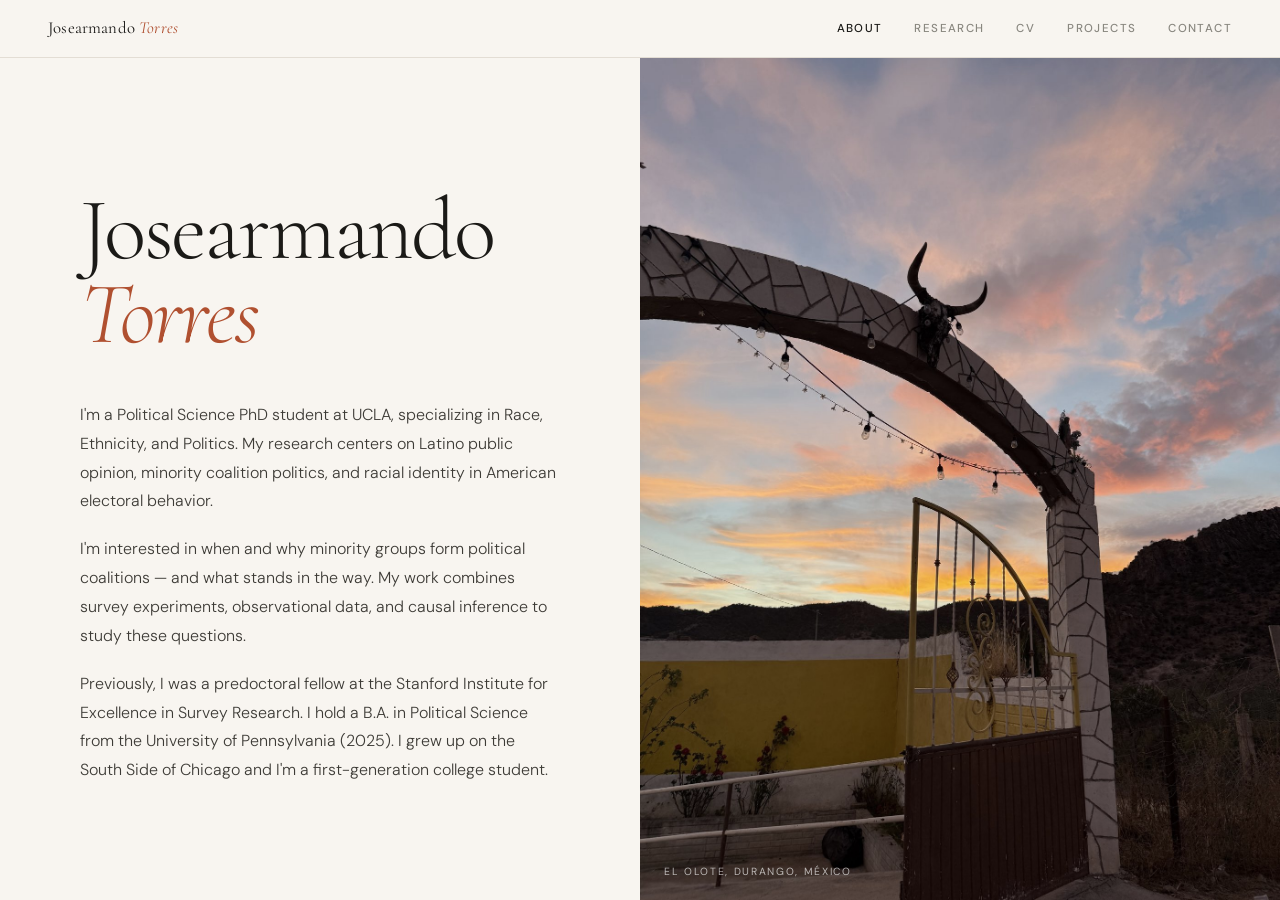
==== commit 824936e3: "Multi-page redesign with full-viewport layouts" ====
--- a/index.html
+++ b/index.html
@@ -6,155 +6,35 @@
   <title>Josearmando Torres</title>
   <link rel="preconnect" href="https://fonts.googleapis.com" />
   <link href="https://fonts.googleapis.com/css2?family=Cormorant+Garamond:ital,wght@0,300;0,400;0,500;1,300;1,400&family=DM+Sans:opsz,wght@9..40,300;9..40,400;9..40,500&display=swap" rel="stylesheet" />
+  <link rel="stylesheet" href="style.css" />
 
   <style>
-    :root {
-      --bg:       #F8F5F0;
-      --text:     #1B1A17;
-      --accent:   #B05030;
-      --muted:    #8A8880;
-      --subtle:   #3D3B36;
-      --border:   #E3DDD4;
-      --sidebar:  280px;
+    /* ── About page: full-viewport split ── */
+    .about-page {
+      display: grid;
+      grid-template-columns: 1fr 1fr;
+      height: calc(100vh - var(--nav-h));
     }
 
-    *, *::before, *::after { margin: 0; padding: 0; box-sizing: border-box; }
-
-    html { scroll-behavior: smooth; }
-
-    body {
-      font-family: 'DM Sans', sans-serif;
-      background: var(--bg);
-      color: var(--text);
-      font-size: 15px;
-      line-height: 1.7;
-      -webkit-font-smoothing: antialiased;
+    /* ── Left: text ── */
+    .about-left {
+      padding: 5rem 5rem 4rem;
+      display: flex;
+      flex-direction: column;
+      justify-content: center;
+      overflow-y: auto;
     }
 
-    /* ── Sidebar ── */
-    .sidebar {
-      position: fixed;
-      inset: 0 auto 0 0;
-      width: var(--sidebar);
-      height: 100vh;
-      padding: 3.5rem 2.5rem;
-      display: flex;
-      flex-direction: column;
-      border-right: 1px solid var(--border);
-      background: var(--bg);
-      z-index: 10;
+    .about-name {
+      font-family: 'Cormorant Garamond', serif;
+      font-size: 5.5rem;
+      font-weight: 300;
+      line-height: 0.95;
+      letter-spacing: -0.025em;
+      margin-bottom: 2.8rem;
     }
 
-    .sidebar-name {
-      font-family: 'Cormorant Garamond', serif;
-      font-size: 1.85rem;
-      font-weight: 300;
-      line-height: 1.15;
-      letter-spacing: -0.01em;
-    }
-
-    .sidebar-name em {
-      font-style: italic;
-      color: var(--accent);
-    }
-
-    .sidebar-tagline {
-      margin-top: 0.6rem;
-      font-size: 0.72rem;
-      color: var(--muted);
-      text-transform: uppercase;
-      letter-spacing: 0.12em;
-      font-weight: 400;
-    }
-
-    nav {
-      margin-top: 3rem;
-      display: flex;
-      flex-direction: column;
-      gap: 0.1rem;
-    }
-
-    nav a {
-      font-size: 0.78rem;
-      font-weight: 500;
-      text-transform: uppercase;
-      letter-spacing: 0.12em;
-      color: var(--muted);
-      text-decoration: none;
-      padding: 0.45rem 0;
-      transition: color 0.18s;
-      display: flex;
-      align-items: center;
-      gap: 0.5rem;
-    }
-
-    nav a::before {
-      content: '';
-      display: inline-block;
-      width: 0;
-      height: 1px;
-      background: var(--accent);
-      transition: width 0.2s;
-    }
-
-    nav a:hover { color: var(--text); }
-    nav a:hover::before { width: 14px; }
-    nav a.active { color: var(--text); }
-    nav a.active::before { width: 14px; }
-
-    .sidebar-footer {
-      margin-top: auto;
-      display: flex;
-      flex-direction: column;
-      gap: 0.4rem;
-    }
-
-    .sidebar-footer a {
-      font-size: 0.75rem;
-      color: var(--muted);
-      text-decoration: none;
-      transition: color 0.18s;
-      display: flex;
-      align-items: center;
-      gap: 0.4rem;
-    }
-
-    .sidebar-footer a:hover { color: var(--accent); }
-
-    /* ── Main ── */
-    main {
-      margin-left: var(--sidebar);
-      max-width: 680px;
-      padding: 5rem 4.5rem 10rem;
-    }
-
-    /* ── Sections ── */
-    section {
-      padding-top: 6rem;
-    }
-
-    section:first-child { padding-top: 0; }
-
-    .label {
-      font-size: 0.68rem;
-      font-weight: 500;
-      text-transform: uppercase;
-      letter-spacing: 0.18em;
-      color: var(--accent);
-      margin-bottom: 1.5rem;
-    }
-
-    /* ── About ── */
-    #about h1 {
-      font-family: 'Cormorant Garamond', serif;
-      font-size: 2.6rem;
-      font-weight: 300;
-      line-height: 1.1;
-      letter-spacing: -0.02em;
-      margin-bottom: 2rem;
-    }
-
-    #about h1 span {
+    .about-name em {
       display: block;
       font-style: italic;
       color: var(--accent);
@@ -162,311 +42,47 @@
 
     .about-body p {
       color: var(--subtle);
-      max-width: 54ch;
-      margin-bottom: 1rem;
+      font-size: 1rem;
+      line-height: 1.8;
+      margin-bottom: 1.2rem;
       font-weight: 300;
+      max-width: 44ch;
     }
 
     .about-body p:last-child { margin-bottom: 0; }
 
-    /* ── Research ── */
-    .research-list {
-      margin-top: 0.5rem;
+    /* ── Right: photo ── */
+    .about-right {
+      position: relative;
+      overflow: hidden;
     }
 
-    .research-item {
-      padding: 1.6rem 0;
-      border-top: 1px solid var(--border);
-    }
-
-    .research-item:last-child {
-      border-bottom: 1px solid var(--border);
-    }
-
-    .research-status {
-      font-size: 0.68rem;
-      font-weight: 500;
-      text-transform: uppercase;
-      letter-spacing: 0.12em;
-      color: var(--muted);
-      margin-bottom: 0.5rem;
-    }
-
-    .research-title {
-      font-family: 'Cormorant Garamond', serif;
-      font-size: 1.2rem;
-      font-weight: 400;
-      line-height: 1.35;
-      margin-bottom: 0.5rem;
-    }
-
-    .research-desc {
-      font-size: 0.86rem;
-      color: var(--muted);
-      max-width: 52ch;
-      font-weight: 300;
-    }
-
-    /* ── CV ── */
-    .cv-section {
-      margin-bottom: 2.5rem;
-    }
-
-    .cv-section-title {
-      font-size: 0.7rem;
-      font-weight: 500;
-      text-transform: uppercase;
-      letter-spacing: 0.15em;
-      color: var(--muted);
-      margin-bottom: 0.75rem;
-      padding-bottom: 0.5rem;
-      border-bottom: 1px solid var(--border);
-    }
-
-    .cv-row {
-      display: grid;
-      grid-template-columns: 90px 1fr;
-      gap: 1.5rem;
-      padding: 0.85rem 0;
-      border-bottom: 1px solid var(--border);
-    }
-
-    .cv-year {
-      font-size: 0.75rem;
-      color: var(--muted);
-      font-weight: 300;
-      padding-top: 0.1rem;
-    }
-
-    .cv-role {
-      font-weight: 400;
-      font-size: 0.9rem;
-      margin-bottom: 0.15rem;
-    }
-
-    .cv-place {
-      font-size: 0.8rem;
-      color: var(--muted);
-      font-weight: 300;
-    }
-
-    .cv-download {
-      display: inline-flex;
-      align-items: center;
-      gap: 0.5rem;
-      margin-top: 1.5rem;
-      font-size: 0.78rem;
-      font-weight: 500;
-      text-transform: uppercase;
-      letter-spacing: 0.1em;
-      color: var(--accent);
-      text-decoration: none;
-      border-bottom: 1px solid currentColor;
-      padding-bottom: 0.1rem;
-      transition: opacity 0.18s;
-    }
-
-    .cv-download:hover { opacity: 0.65; }
-
-    /* ── Projects ── */
-    .project-grid {
-      display: grid;
-      grid-template-columns: 1fr 1fr;
-      gap: 1px;
-      background: var(--border);
-      border: 1px solid var(--border);
-      margin-top: 0.5rem;
-    }
-
-    .project-item {
-      background: var(--bg);
-      padding: 1.5rem;
-    }
-
-    .project-tag {
-      font-size: 0.65rem;
-      font-weight: 500;
-      text-transform: uppercase;
-      letter-spacing: 0.12em;
-      color: var(--muted);
-      margin-bottom: 0.6rem;
-    }
-
-    .project-title {
-      font-weight: 500;
-      font-size: 0.9rem;
-      margin-bottom: 0.4rem;
-      line-height: 1.3;
-    }
-
-    .project-desc {
-      font-size: 0.82rem;
-      color: var(--muted);
-      font-weight: 300;
-      margin-bottom: 1rem;
-    }
-
-    .project-link {
-      font-size: 0.72rem;
-      font-weight: 500;
-      text-transform: uppercase;
-      letter-spacing: 0.1em;
-      color: var(--accent);
-      text-decoration: none;
-      transition: opacity 0.18s;
-    }
-
-    .project-link:hover { opacity: 0.65; }
-
-    /* ── Contact ── */
-    .contact-intro {
-      color: var(--subtle);
-      max-width: 50ch;
-      margin-bottom: 2.5rem;
-      font-weight: 300;
-    }
-
-    .contact-links {
-      display: flex;
-      flex-direction: column;
-      gap: 0;
-    }
-
-    .contact-item {
-      display: flex;
-      align-items: baseline;
-      justify-content: space-between;
-      padding: 1rem 0;
-      border-top: 1px solid var(--border);
-      text-decoration: none;
-      color: var(--text);
-      transition: color 0.18s;
-    }
-
-    .contact-item:last-child {
-      border-bottom: 1px solid var(--border);
-    }
-
-    .contact-item:hover { color: var(--accent); }
-
-    .contact-platform {
-      font-size: 0.75rem;
-      text-transform: uppercase;
-      letter-spacing: 0.12em;
-      font-weight: 500;
-      color: var(--muted);
-    }
-
-    .contact-item:hover .contact-platform { color: var(--accent); }
-
-    .contact-handle {
-      font-family: 'Cormorant Garamond', serif;
-      font-size: 1.05rem;
-      font-weight: 400;
-    }
-
-    /* ── Photos ── */
-    .photo-block {
-      margin-top: 2.8rem;
-    }
-
-    .photo-block img {
+    .about-right img {
       width: 100%;
+      height: 100%;
+      object-fit: cover;
+      object-position: center;
       display: block;
-      filter: saturate(0.92);
-    }
-
-    .photo-caption {
-      margin-top: 0.6rem;
-      font-size: 0.68rem;
-      color: var(--muted);
-      text-transform: uppercase;
-      letter-spacing: 0.14em;
-    }
-
-    .photo-pair {
-      display: grid;
-      grid-template-columns: 1fr 1fr;
-      gap: 1px;
-      background: var(--border);
-      margin-top: 2.8rem;
-    }
-
-    .photo-pair .photo-block {
-      margin-top: 0;
-    }
-
-    .photo-pair .photo-block img {
-      height: 260px;
-      object-fit: cover;
-    }
-
-    @media (max-width: 800px) {
-      .photo-pair {
-        grid-template-columns: 1fr;
-      }
-      .photo-pair .photo-block img {
-        height: 220px;
-      }
-    }
-
-    /* ── Scroll animations ── */
-    .fade-in {
-      opacity: 0;
-      transform: translateY(16px);
-      transition: opacity 0.5s ease, transform 0.5s ease;
-    }
-
-    .fade-in.visible {
-      opacity: 1;
-      transform: none;
+      filter: saturate(0.85);
     }
 
     /* ── Mobile ── */
-    @media (max-width: 800px) {
-      .sidebar {
-        position: relative;
-        width: 100%;
+    @media (max-width: 820px) {
+      .about-page {
+        grid-template-columns: 1fr;
         height: auto;
-        border-right: none;
-        border-bottom: 1px solid var(--border);
-        padding: 2.5rem 1.5rem 1.5rem;
       }
 
-      nav {
-        margin-top: 1.5rem;
-        flex-direction: row;
-        flex-wrap: wrap;
-        gap: 0.2rem 1.5rem;
+      .about-left {
+        padding: 3.5rem 2rem 3rem;
+        justify-content: flex-start;
       }
 
-      nav a::before { display: none; }
-      nav a { padding: 0.25rem 0; }
+      .about-name { font-size: 3.8rem; }
 
-      .sidebar-footer {
-        margin-top: 1.5rem;
-        flex-direction: row;
-        flex-wrap: wrap;
-        gap: 0.3rem 1.2rem;
-      }
-
-      main {
-        margin-left: 0;
-        padding: 3rem 1.5rem 6rem;
-        max-width: 100%;
-      }
-
-      section { padding-top: 4rem; }
-
-      #about h1 { font-size: 2rem; }
-
-      .project-grid {
-        grid-template-columns: 1fr;
-      }
-
-      .cv-row {
-        grid-template-columns: 70px 1fr;
-        gap: 1rem;
+      .about-right {
+        height: 60vw;
+        min-height: 280px;
       }
     }
   </style>
@@ -474,39 +90,21 @@
 
 <body>
 
-  <!-- ── Sidebar ── -->
-  <aside class="sidebar">
-    <div>
-      <div class="sidebar-name"><em>Josearmando</em><br>Torres</div>
-    </div>
+  <header class="site-header">
+    <a href="index.html" class="site-title">Josearmando <em>Torres</em></a>
+    <nav class="site-nav">
+      <a href="index.html" class="active">About</a>
+      <a href="research.html">Research</a>
+      <a href="files/CVJosearmandoTorres.pdf" target="_blank" class="cv-link">CV</a>
+      <a href="projects.html">Projects</a>
+      <a href="contact.html">Contact</a>
+    </nav>
+  </header>
 
-    <nav>
-      <a href="#about">About</a>
-      <a href="#research">Research</a>
-      <a href="#cv">CV</a>
-      <a href="#projects">Projects</a>
-      <a href="#contact">Contact</a>
-    </nav>
+  <div class="about-page">
 
-    <div class="sidebar-footer">
-      <a href="mailto:josearmando@ucla.edu">
-        ↗ Email
-      </a>
-      <a href="https://github.com/JosearmandoTorres" target="_blank">
-        ↗ GitHub
-      </a>
-      <a href="https://x.com/JosearmandoT_" target="_blank">
-        ↗ Twitter/X
-      </a>
-    </div>
-  </aside>
-
-  <!-- ── Main ── -->
-  <main>
-
-    <!-- About -->
-    <section id="about">
-      <div class="label">About</div>
+    <div class="about-left fade-in">
+      <h1 class="about-name">Josearmando<em>Torres</em></h1>
       <div class="about-body">
         <p>
           I'm a Political Science PhD student at UCLA, specializing in
@@ -526,151 +124,22 @@
           Chicago and I'm a first-generation college student.
         </p>
       </div>
+    </div>
 
-      <div class="photo-block fade-in">
-        <img src="images/arch.jpg" alt="" loading="lazy" />
-        <div class="photo-caption">Sonora, México</div>
-      </div>
+    <div class="about-right">
+      <img src="images/arch.jpg" alt="" />
+      <div class="photo-caption-overlay">El Olote, Durango, México</div>
+    </div>
 
-      <div class="photo-pair fade-in">
-        <div class="photo-block">
-          <img src="images/river.jpg" alt="" loading="lazy" />
-          <div class="photo-caption">Sonora, México</div>
-        </div>
-        <div class="photo-block">
-          <img src="images/forest.jpg" alt="" loading="lazy" />
-          <div class="photo-caption">La Gomera, Canary Islands</div>
-        </div>
-      </div>
-
-    </section>
-
-    <!-- Research -->
-    <section id="research" class="fade-in">
-      <div class="label">Research</div>
-      <div class="research-list">
-
-        <div class="research-item">
-          <div class="research-status">Status</div>
-          <div class="research-title">Research Paper Title 1</div>
-          <div class="research-desc">Brief description of the paper and its main argument or contribution.</div>
-        </div>
-
-        <div class="research-item">
-          <div class="research-status">Status</div>
-          <div class="research-title">Research Paper Title 2</div>
-          <div class="research-desc">Brief description of the paper and its main argument or contribution.</div>
-        </div>
-
-        <div class="research-item">
-          <div class="research-status">Status</div>
-          <div class="research-title">Research Paper Title 3</div>
-          <div class="research-desc">Brief description of the paper and its main argument or contribution.</div>
-        </div>
-
-      </div>
-    </section>
-
-    <!-- CV -->
-    <section id="cv" class="fade-in">
-      <div class="label">CV</div>
-      <a href="files/CVJosearmandoTorres.pdf" target="_blank" class="cv-download">View CV ↗</a>
-    </section>
-
-    <!-- Projects -->
-    <section id="projects" class="fade-in">
-      <div class="label">Projects</div>
-      <div class="project-grid">
-
-        <div class="project-item">
-          <div class="project-tag">Tag</div>
-          <div class="project-title">Project Title 1</div>
-          <div class="project-desc">Brief description of the project.</div>
-          <a href="#" class="project-link">View →</a>
-        </div>
-
-        <div class="project-item">
-          <div class="project-tag">Tag</div>
-          <div class="project-title">Project Title 2</div>
-          <div class="project-desc">Brief description of the project.</div>
-          <a href="#" class="project-link">View →</a>
-        </div>
-
-        <div class="project-item">
-          <div class="project-tag">Tag</div>
-          <div class="project-title">Project Title 3</div>
-          <div class="project-desc">Brief description of the project.</div>
-          <a href="#" class="project-link">View →</a>
-        </div>
-
-        <div class="project-item">
-          <div class="project-tag">Tag</div>
-          <div class="project-title">Project Title 4</div>
-          <div class="project-desc">Brief description of the project.</div>
-          <a href="#" class="project-link">View →</a>
-        </div>
-
-      </div>
-    </section>
-
-    <!-- Contact -->
-    <section id="contact" class="fade-in">
-      <div class="label">Contact</div>
-      <p class="contact-intro">
-        I'm always open to conversations about research, data,
-        or anything Latino politics.
-      </p>
-      <div class="contact-links">
-        <a href="mailto:josearmando@ucla.edu" class="contact-item">
-          <span class="contact-platform">Email</span>
-          <span class="contact-handle">josearmando@ucla.edu</span>
-        </a>
-        <a href="https://github.com/JosearmandoTorres" target="_blank" class="contact-item">
-          <span class="contact-platform">GitHub</span>
-          <span class="contact-handle">JosearmandoTorres</span>
-        </a>
-        <a href="https://x.com/JosearmandoT_" target="_blank" class="contact-item">
-          <span class="contact-platform">Twitter / X</span>
-          <span class="contact-handle">@JosearmandoT_</span>
-        </a>
-        <a href="https://www.linkedin.com/in/josearmando-torres/" target="_blank" class="contact-item">
-          <span class="contact-platform">LinkedIn</span>
-          <span class="contact-handle">Josearmando Torres</span>
-        </a>
-      </div>
-    </section>
-
-  </main>
+  </div>
 
   <script>
-    // Active nav link on scroll
-    const sections = document.querySelectorAll('section[id]');
-    const navLinks = document.querySelectorAll('nav a');
-
-    const observer = new IntersectionObserver((entries) => {
-      entries.forEach(entry => {
-        if (entry.isIntersecting) {
-          navLinks.forEach(a => a.classList.remove('active'));
-          const active = document.querySelector(`nav a[href="#${entry.target.id}"]`);
-          if (active) active.classList.add('active');
-        }
-      });
-    }, { rootMargin: '-40% 0px -55% 0px' });
-
-    sections.forEach(s => observer.observe(s));
-
-    // Fade-in on scroll
-    const fadeEls = document.querySelectorAll('.fade-in');
-    const fadeObserver = new IntersectionObserver((entries) => {
-      entries.forEach(entry => {
-        if (entry.isIntersecting) {
-          entry.target.classList.add('visible');
-          fadeObserver.unobserve(entry.target);
-        }
-      });
-    }, { threshold: 0.08 });
-
-    fadeEls.forEach(el => fadeObserver.observe(el));
+    document.querySelectorAll('.fade-in').forEach(el => {
+      const obs = new IntersectionObserver(entries => {
+        entries.forEach(e => { if (e.isIntersecting) { e.target.classList.add('visible'); obs.unobserve(e.target); } });
+      }, { threshold: 0.05 });
+      obs.observe(el);
+    });
   </script>
 
 </body>
--- a/style.css
+++ b/style.css
@@ -0,0 +1,137 @@
+/* ── Variables ── */
+:root {
+  --bg:     #F8F5F0;
+  --text:   #1B1A17;
+  --accent: #B05030;
+  --muted:  #8A8880;
+  --subtle: #3D3B36;
+  --border: #E3DDD4;
+  --nav-h:  58px;
+}
+
+/* ── Reset ── */
+*, *::before, *::after { margin: 0; padding: 0; box-sizing: border-box; }
+html { scroll-behavior: smooth; }
+
+body {
+  font-family: 'DM Sans', sans-serif;
+  background: var(--bg);
+  color: var(--text);
+  font-size: 15px;
+  line-height: 1.7;
+  -webkit-font-smoothing: antialiased;
+}
+
+/* ── Nav ── */
+.site-header {
+  position: sticky;
+  top: 0;
+  z-index: 100;
+  display: flex;
+  align-items: center;
+  justify-content: space-between;
+  padding: 0 3rem;
+  height: var(--nav-h);
+  background: rgba(248, 245, 240, 0.93);
+  backdrop-filter: blur(10px);
+  -webkit-backdrop-filter: blur(10px);
+  border-bottom: 1px solid var(--border);
+}
+
+.site-title {
+  font-family: 'Cormorant Garamond', serif;
+  font-size: 1.05rem;
+  font-weight: 400;
+  color: var(--text);
+  text-decoration: none;
+  letter-spacing: 0.01em;
+}
+
+.site-title em {
+  font-style: italic;
+  color: var(--accent);
+}
+
+.site-nav {
+  display: flex;
+  gap: 2rem;
+  align-items: center;
+}
+
+.site-nav a {
+  font-size: 0.72rem;
+  font-weight: 500;
+  text-transform: uppercase;
+  letter-spacing: 0.12em;
+  color: var(--muted);
+  text-decoration: none;
+  transition: color 0.18s;
+}
+
+.site-nav a:hover,
+.site-nav a.active {
+  color: var(--text);
+}
+
+/* CV link opens PDF — subtle visual cue it's external */
+.site-nav a.cv-link {
+  color: var(--muted);
+}
+
+/* ── Shared typography ── */
+.section-label {
+  font-family: 'Cormorant Garamond', serif;
+  font-size: 0.9rem;
+  font-weight: 400;
+  color: var(--muted);
+  letter-spacing: 0.04em;
+  padding-bottom: 0.8rem;
+  border-bottom: 1px solid var(--border);
+  margin-bottom: 2.5rem;
+}
+
+.photo-caption {
+  margin-top: 0.6rem;
+  font-size: 0.67rem;
+  color: var(--muted);
+  text-transform: uppercase;
+  letter-spacing: 0.14em;
+}
+
+.photo-caption-overlay {
+  position: absolute;
+  bottom: 1.2rem;
+  left: 1.5rem;
+  font-size: 0.65rem;
+  color: rgba(255, 255, 255, 0.65);
+  text-transform: uppercase;
+  letter-spacing: 0.16em;
+}
+
+/* ── Fade-in ── */
+.fade-in {
+  opacity: 0;
+  transform: translateY(14px);
+  transition: opacity 0.55s ease, transform 0.55s ease;
+}
+
+.fade-in.visible {
+  opacity: 1;
+  transform: none;
+}
+
+/* ── Mobile nav ── */
+@media (max-width: 600px) {
+  .site-header {
+    padding: 0 1.5rem;
+  }
+
+  .site-nav {
+    gap: 1.2rem;
+  }
+
+  .site-nav a {
+    font-size: 0.65rem;
+    letter-spacing: 0.08em;
+  }
+}
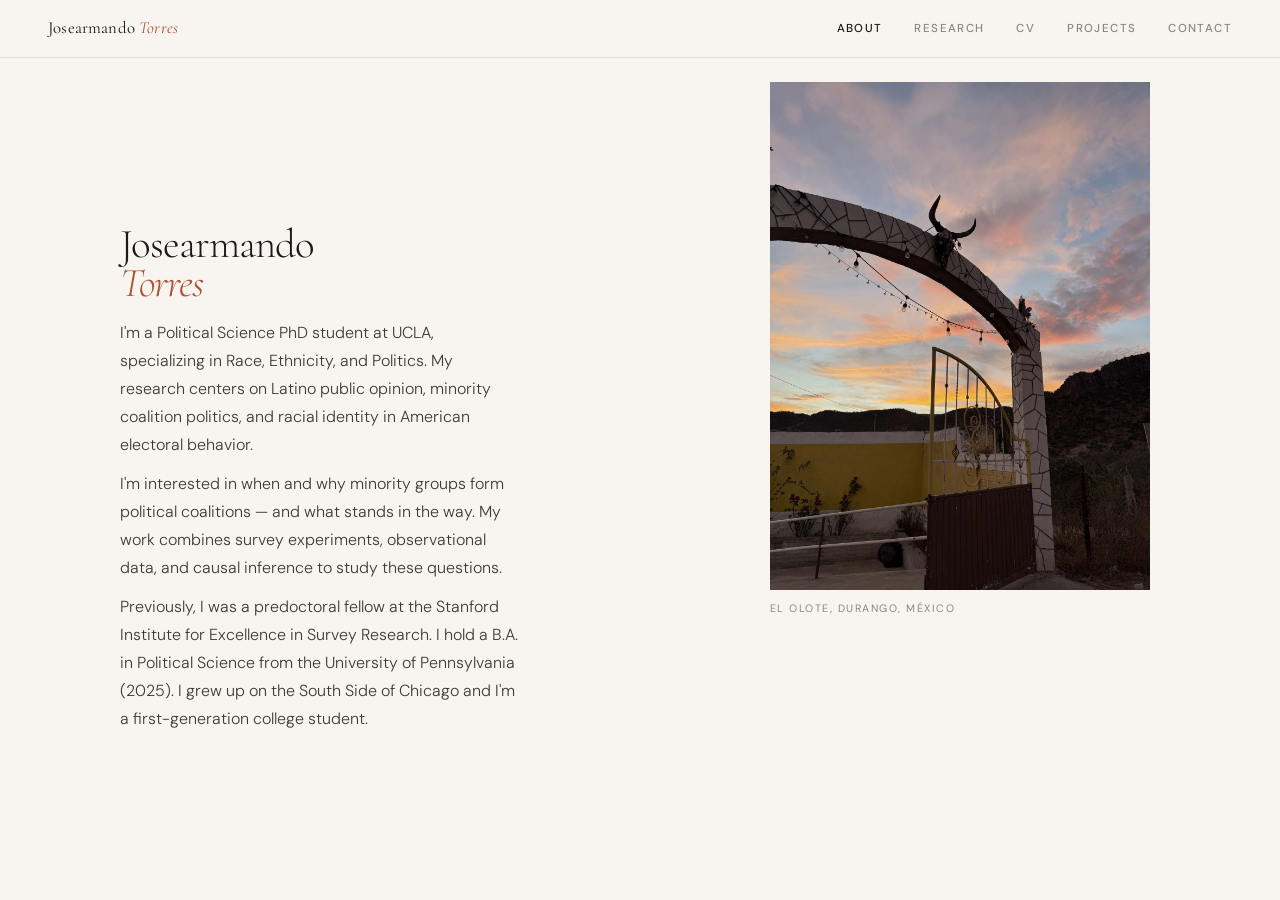
==== commit 8c2d7bde: "Design polish: layout, image sizing, contact text" ====
--- a/index.html
+++ b/index.html
@@ -18,20 +18,26 @@
 
     /* ── Left: text ── */
     .about-left {
-      padding: 5rem 5rem 4rem;
+      padding: 1rem 3rem;
       display: flex;
       flex-direction: column;
       justify-content: center;
-      overflow-y: auto;
+      align-items: center;
+      overflow: hidden; /* prevents content spill from causing page scroll */
+    }
+
+    .about-text-wrap {
+      width: 100%;
+      max-width: 400px;
     }
 
     .about-name {
       font-family: 'Cormorant Garamond', serif;
-      font-size: 5.5rem;
+      font-size: clamp(2.4rem, 3.2vw, 3.8rem);
       font-weight: 300;
       line-height: 0.95;
       letter-spacing: -0.025em;
-      margin-bottom: 2.8rem;
+      margin-bottom: 1rem;
     }
 
     .about-name em {
@@ -43,27 +49,32 @@
     .about-body p {
       color: var(--subtle);
       font-size: 1rem;
-      line-height: 1.8;
-      margin-bottom: 1.2rem;
+      line-height: 1.75;
+      margin-bottom: 0.7rem;
       font-weight: 300;
-      max-width: 44ch;
     }
 
     .about-body p:last-child { margin-bottom: 0; }
 
     /* ── Right: photo ── */
     .about-right {
-      position: relative;
-      overflow: hidden;
+      display: flex;
+      flex-direction: column;
+      justify-content: flex-start;
+      align-items: center;
+      padding: 1.5rem 3rem 1rem;
     }
 
     .about-right img {
-      width: 100%;
-      height: 100%;
-      object-fit: cover;
-      object-position: center;
+      width: 70%;
+      height: auto;
       display: block;
       filter: saturate(0.85);
+    }
+
+    .about-right .photo-caption {
+      width: 70%;
+      margin-top: 0.6rem;
     }
 
     /* ── Mobile ── */
@@ -74,16 +85,19 @@
       }
 
       .about-left {
-        padding: 3.5rem 2rem 3rem;
-        justify-content: flex-start;
+        padding: 3rem 2rem 2.5rem;
+        align-items: flex-start;
       }
 
-      .about-name { font-size: 3.8rem; }
+      .about-text-wrap { max-width: 100%; }
 
       .about-right {
-        height: 60vw;
-        min-height: 280px;
+        padding: 1.5rem 2rem 3rem;
+        align-items: flex-start;
       }
+
+      .about-right img,
+      .about-right .photo-caption { width: 100%; }
     }
   </style>
 </head>
@@ -104,6 +118,7 @@
   <div class="about-page">
 
     <div class="about-left fade-in">
+      <div class="about-text-wrap">
       <h1 class="about-name">Josearmando<em>Torres</em></h1>
       <div class="about-body">
         <p>
@@ -124,11 +139,12 @@
           Chicago and I'm a first-generation college student.
         </p>
       </div>
+      </div><!-- /.about-text-wrap -->
     </div>
 
     <div class="about-right">
       <img src="images/arch.jpg" alt="" />
-      <div class="photo-caption-overlay">El Olote, Durango, México</div>
+      <div class="photo-caption">El Olote, Durango, México</div>
     </div>
 
   </div>
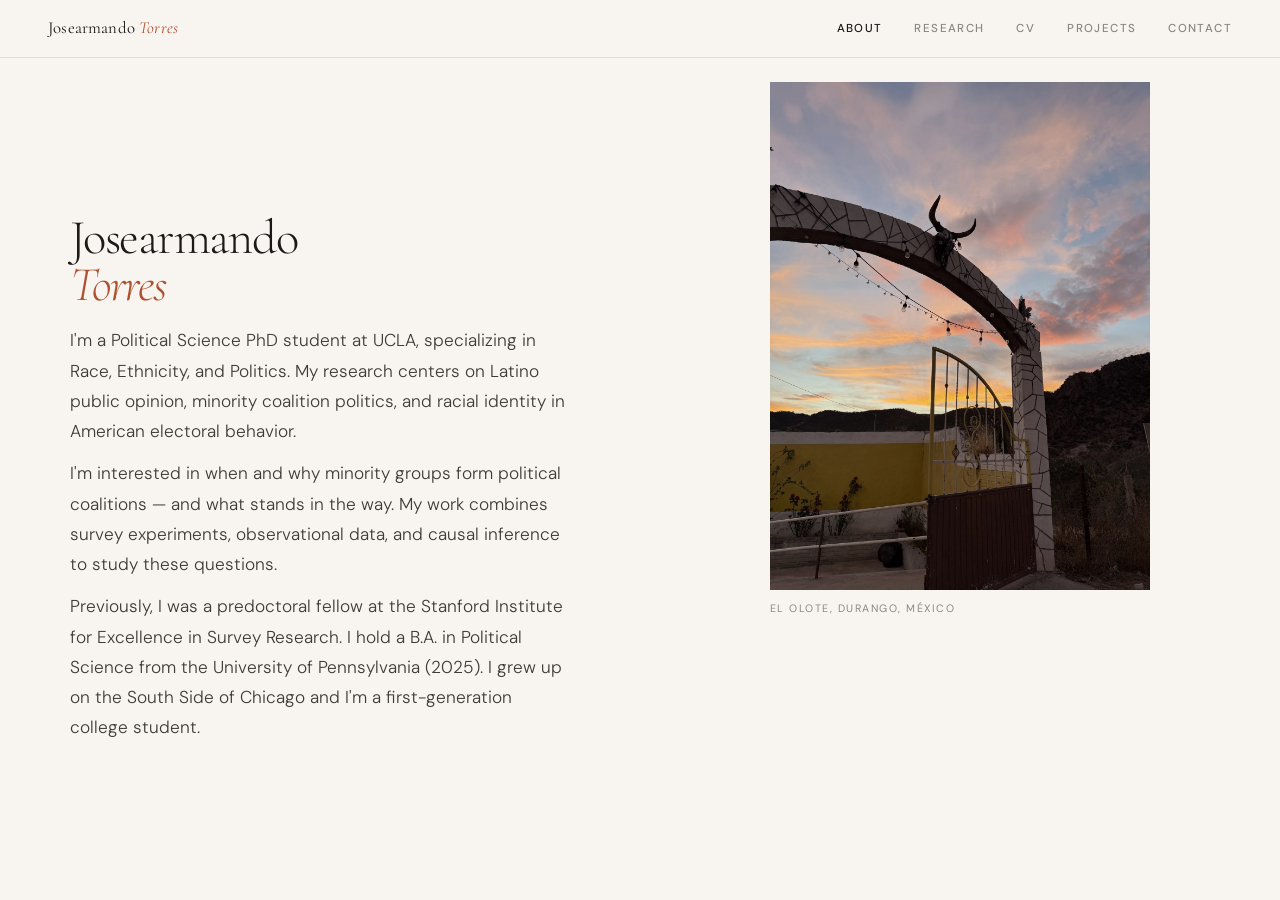
==== commit d15ec34a: "Widen left columns, match spacing across about/research/contact" ====
--- a/index.html
+++ b/index.html
@@ -28,16 +28,16 @@
 
     .about-text-wrap {
       width: 100%;
-      max-width: 400px;
+      max-width: 500px;
     }
 
     .about-name {
       font-family: 'Cormorant Garamond', serif;
-      font-size: clamp(2.4rem, 3.2vw, 3.8rem);
+      font-size: clamp(2.8rem, 3.8vw, 4.4rem);
       font-weight: 300;
       line-height: 0.95;
       letter-spacing: -0.025em;
-      margin-bottom: 1rem;
+      margin-bottom: 1.1rem;
     }
 
     .about-name em {
@@ -48,9 +48,9 @@
 
     .about-body p {
       color: var(--subtle);
-      font-size: 1rem;
+      font-size: 1.08rem;
       line-height: 1.75;
-      margin-bottom: 0.7rem;
+      margin-bottom: 0.75rem;
       font-weight: 300;
     }
 
